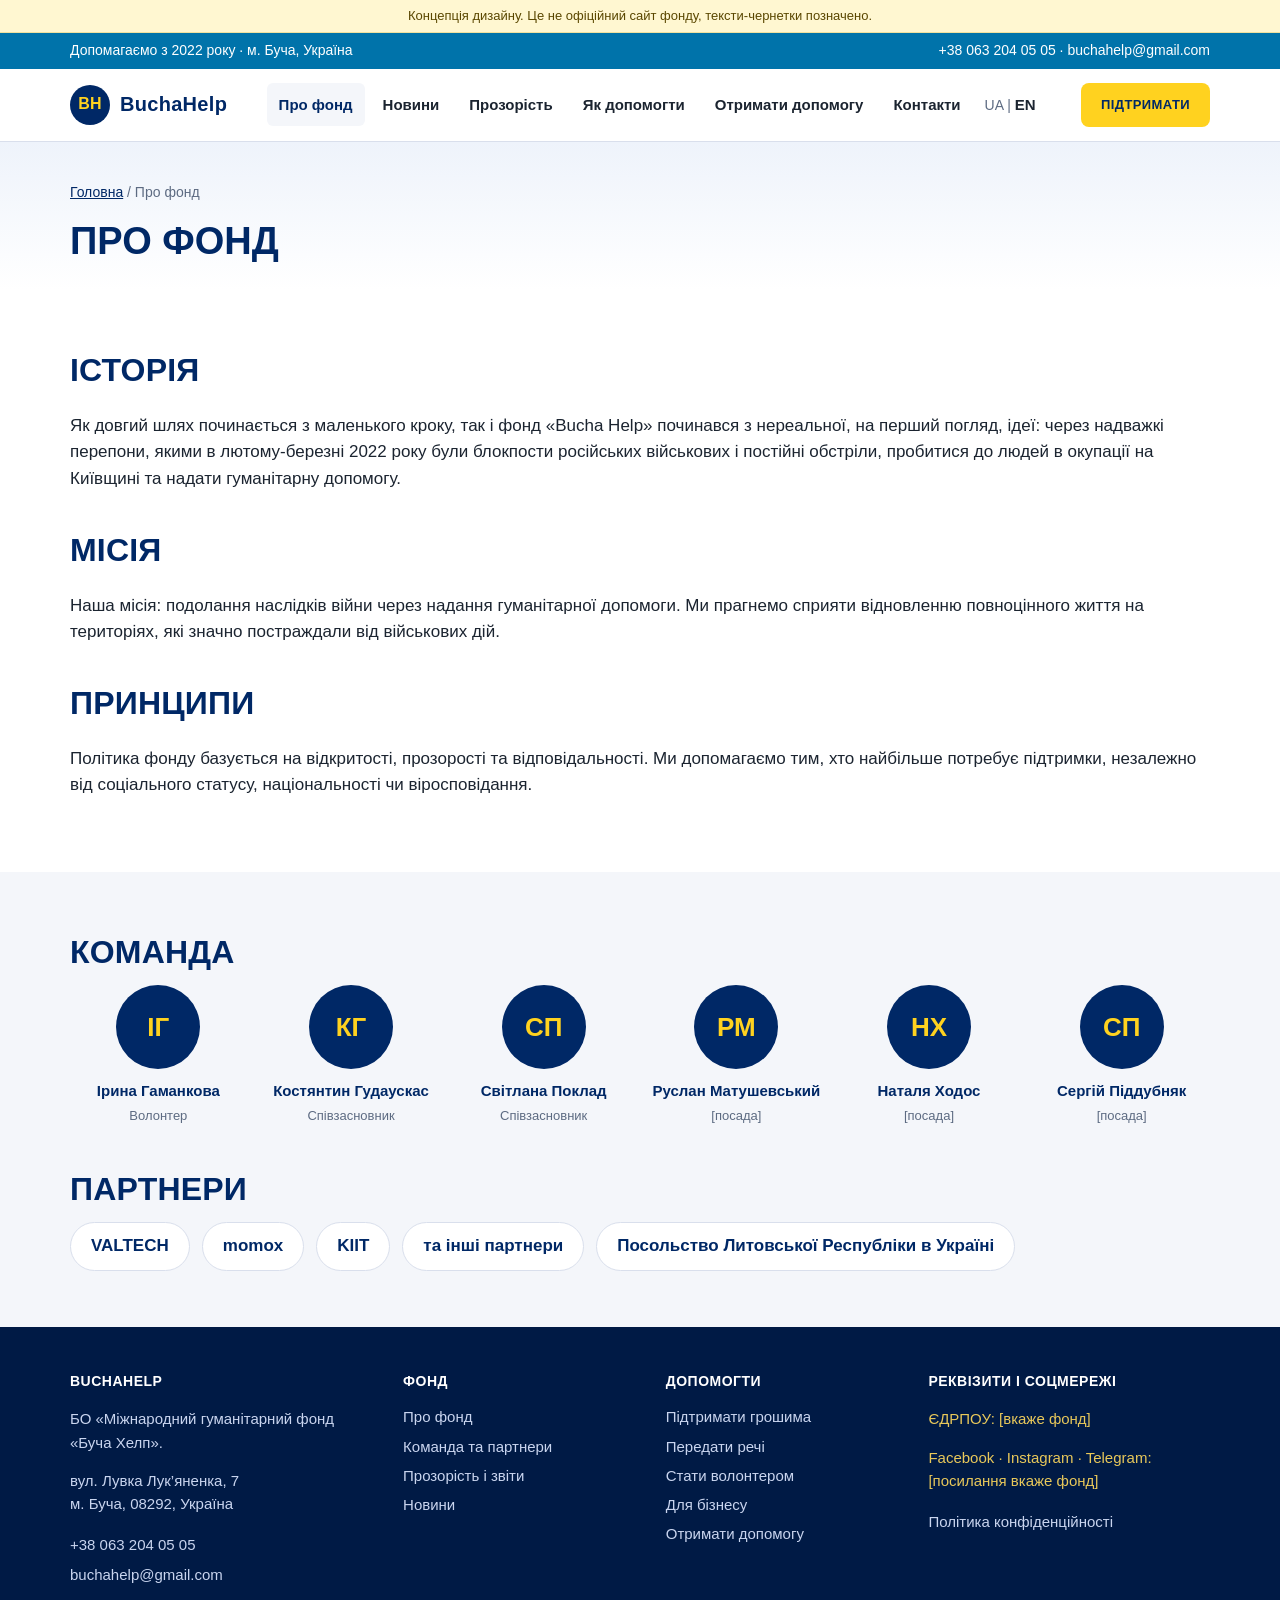
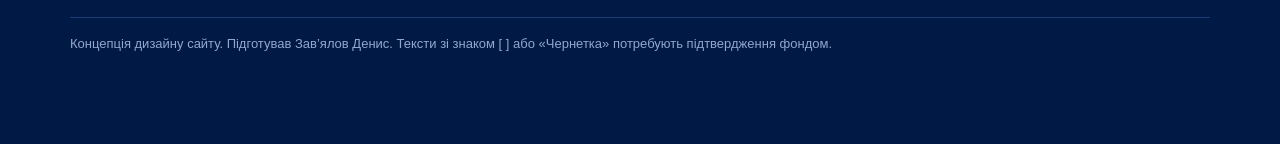
==== about.html @ 50965b9a "Add files via upload" ====
<!doctype html><html lang="uk"><head><meta charset="utf-8"><meta name="viewport" content="width=device-width,initial-scale=1">
<meta name="robots" content="noindex,nofollow"><title>Про фонд | BuchaHelp (концепція)</title><meta name="description" content="Історія, місія, команда та партнери фонду «Буча Хелп»."><link rel="stylesheet" href="site.css"></head><body>
<div class="ribbon">Концепція дизайну. Це не офіційний сайт фонду, тексти-чернетки позначено.</div>
<div class="topbar"><div class="wrap"><span>Допомагаємо з 2022 року · м. Буча, Україна</span>
<span><a href="tel:+380632040505">+38 063 204 05 05</a> · <a href="mailto:buchahelp@gmail.com">buchahelp@gmail.com</a></span></div></div>
<header class="site"><div class="wrap nav">
<a class="logo" href="index.html"><span class="mark">BH</span>BuchaHelp</a>
<ul class="menu" id="menu"><li><a href="about.html" class="on">Про фонд</a></li><li><a href="index.html#news">Новини</a></li><li><a href="transparency.html">Прозорість</a></li><li><a href="help.html">Як допомогти</a></li><li><a href="get-help.html">Отримати допомогу</a></li><li><a href="contacts.html">Контакти</a></li><li class="lang">UA | <a href="#" style="display:inline;padding:0">EN</a></li></ul>
<a class="btn primary sm" href="donate.html">Підтримати</a>
<button class="burger" id="burger" aria-label="Меню" aria-expanded="false">☰</button>
</div></header>
<div class="page-title"><div class="wrap"><div class="crumbs"><a href="index.html">Головна</a> / Про фонд</div><h1>Про фонд</h1></div></div>
<section class="block"><div class="wrap"><h2>Історія</h2>
<p>Як довгий шлях починається з маленького кроку, так і фонд «Bucha Help» починався з нереальної, на перший погляд, ідеї: через надважкі перепони, якими в лютому-березні 2022 року були блокпости російських військових і постійні обстріли, пробитися до людей в окупації на Київщині та надати гуманітарну допомогу.</p>
<h2 style="margin-top:34px">Місія</h2>
<p>Наша місія: подолання наслідків війни через надання гуманітарної допомоги. Ми прагнемо сприяти відновленню повноцінного життя на територіях, які значно постраждали від військових дій.</p>
<h2 style="margin-top:34px">Принципи</h2>
<p>Політика фонду базується на відкритості, прозорості та відповідальності. Ми допомагаємо тим, хто найбільше потребує підтримки, незалежно від соціального статусу, національності чи віросповідання.</p></div></section>
<section class="block alt" id="team"><div class="wrap"><h2>Команда</h2>
<div class="team">
<div class="person"><div class="av">ІГ</div><b>Ірина Гаманкова</b><span>Волонтер</span></div>
<div class="person"><div class="av">КГ</div><b>Костянтин Гудаускас</b><span>Співзасновник</span></div>
<div class="person"><div class="av">СП</div><b>Світлана Поклад</b><span>Співзасновник</span></div>
<div class="person"><div class="av">РМ</div><b>Руслан Матушевський</b><span>[посада]</span></div>
<div class="person"><div class="av">НХ</div><b>Наталя Ходос</b><span>[посада]</span></div>
<div class="person"><div class="av">СП</div><b>Сергій Піддубняк</b><span>[посада]</span></div></div>
<h2 style="margin-top:36px">Партнери</h2>
<div class="partners"><span class="chip">VALTECH</span><span class="chip">momox</span><span class="chip">KIIT</span><span class="chip">та інші партнери</span><span class="chip">Посольство Литовської Республіки в Україні</span></div></div></section>
<footer class="site"><div class="wrap">
<div class="fgrid">
<div><h4>BuchaHelp</h4><p>БО «Міжнародний гуманітарний фонд «Буча Хелп».</p><p>вул. Лувка Лук’яненка, 7<br>м. Буча, 08292, Україна</p>
<a href="tel:+380632040505">+38 063 204 05 05</a><a href="mailto:buchahelp@gmail.com">buchahelp@gmail.com</a></div>
<div><h4>Фонд</h4><a href="about.html">Про фонд</a><a href="about.html#team">Команда та партнери</a><a href="transparency.html">Прозорість і звіти</a><a href="index.html#news">Новини</a></div>
<div><h4>Допомогти</h4><a href="donate.html">Підтримати грошима</a><a href="help.html#things">Передати речі</a><a href="help.html#time">Стати волонтером</a><a href="help.html#business">Для бізнесу</a><a href="get-help.html">Отримати допомогу</a></div>
<div><h4>Реквізити і соцмережі</h4><p class="placeholder">ЄДРПОУ: [вкаже фонд]</p><p class="placeholder">Facebook · Instagram · Telegram: [посилання вкаже фонд]</p><a href="#">Політика конфіденційності</a></div>
</div>
<div class="fbot">Концепція дизайну сайту. Підготував Зав’ялов Денис. Тексти зі знаком [ ] або «Чернетка» потребують підтвердження фондом.</div>
</div></footer>
<div class="sticky"><a class="btn primary" href="donate.html">Підтримати</a></div>
<script src="site.js"></script>
</body></html>
---- site.css ----
:root{--navy:#002866;--navy-d:#001a45;--blue:#0073aa;--yellow:#ffd21f;--yellow-d:#f0c000;--bg:#f4f6fa;--line:#d9dfec;--text:#1b2430;--muted:#5d6b82;--white:#fff}
*{box-sizing:border-box}
html{scroll-behavior:smooth}
body{margin:0;color:var(--text);background:#fff;font-family:Inter,"Segoe UI",Roboto,Arial,sans-serif;line-height:1.55;font-size:17px}
img,svg{max-width:100%}
a{color:var(--navy)}
.wrap{max-width:1180px;margin:0 auto;padding:0 20px}
.ribbon{background:#fff7d1;color:#5a4700;font-size:13px;text-align:center;padding:6px 12px;border-bottom:1px solid #f0e2a0}
.topbar{background:var(--blue);color:#fff;font-size:14px}
.topbar .wrap{display:flex;justify-content:space-between;gap:12px;padding-top:7px;padding-bottom:7px;flex-wrap:wrap}
.topbar a{color:#fff;text-decoration:none}
header.site{background:#fff;border-bottom:1px solid var(--line);position:sticky;top:0;z-index:50}
.nav{display:flex;align-items:center;justify-content:space-between;gap:16px;min-height:72px}
.logo{display:flex;align-items:center;gap:10px;text-decoration:none;color:var(--navy);font-weight:800;font-size:20px;letter-spacing:.3px}
.logo .mark{width:40px;height:40px;border-radius:50%;background:var(--navy);color:var(--yellow);display:grid;place-items:center;font-size:16px}
.menu{display:flex;align-items:center;gap:6px;list-style:none;margin:0;padding:0}
.menu a{display:block;padding:10px 12px;text-decoration:none;font-weight:600;font-size:15px;border-radius:6px;color:var(--text)}
.menu a:hover,.menu a.on{background:var(--bg);color:var(--navy)}
.lang{font-size:14px;color:var(--muted);padding:0 6px}
.btn{display:inline-block;border-radius:8px;padding:14px 26px;font-weight:800;text-decoration:none;text-transform:uppercase;letter-spacing:.4px;font-size:14px;border:2px solid transparent;cursor:pointer;font-family:inherit;text-align:center}
.btn.primary{background:var(--yellow);color:var(--navy)}
.btn.primary:hover{background:var(--yellow-d)}
.btn.ghost{background:#fff;border-color:var(--navy);color:var(--navy)}
.btn.ghost:hover{background:var(--navy);color:#fff}
.btn.navy{background:var(--navy);color:#fff}
.btn.sm{padding:10px 18px;font-size:13px}
.btn:focus-visible,.menu a:focus-visible,a:focus-visible,button:focus-visible,input:focus-visible,select:focus-visible,textarea:focus-visible{outline:3px solid var(--blue);outline-offset:2px}
.burger{display:none;background:none;border:2px solid var(--line);border-radius:8px;width:44px;height:44px;font-size:20px;cursor:pointer;color:var(--navy)}
.hero{background:linear-gradient(180deg,#eef3fb 0%,#fff 100%);padding:56px 0 40px}
.hero .grid{display:grid;grid-template-columns:1.15fr .85fr;gap:36px;align-items:center}
.hero h1{font-size:46px;line-height:1.12;color:var(--navy);margin:0 0 18px;text-transform:uppercase;letter-spacing:.2px}
.hero p.lead{font-size:20px;color:#2a3a55;margin:0 0 26px;max-width:560px}
.hero .actions{display:flex;gap:12px;flex-wrap:wrap}
.hero .trust{margin-top:18px;font-size:14px;color:var(--muted)}
.art{background:#dbe9f7;border-radius:18px;padding:18px;aspect-ratio:4/3;position:relative;overflow:hidden}
.art .tag{position:absolute;left:12px;bottom:10px;font-size:12px;color:#38527a;background:rgba(255,255,255,.8);padding:3px 8px;border-radius:6px}
section.block{padding:56px 0}
section.alt{background:var(--bg)}
h2{font-size:32px;color:var(--navy);margin:0 0 8px;text-transform:uppercase;letter-spacing:.2px}
.sec-lead{color:var(--muted);margin:0 0 28px;max-width:720px}
.nums{display:grid;grid-template-columns:repeat(3,1fr);gap:18px}
.num{background:#fff;border:1px solid var(--line);border-radius:14px;padding:24px 18px;text-align:center}
.num b{display:block;font-size:44px;color:var(--navy);line-height:1.1;white-space:nowrap}
.num span{color:var(--muted);font-size:15px}
.note{font-size:13px;color:var(--muted);margin-top:14px}
.cards4{display:grid;grid-template-columns:repeat(4,1fr);gap:18px}
.help{background:#fff;border:1px solid var(--line);border-radius:14px;padding:22px 18px;display:flex;flex-direction:column;gap:10px}
.help .ic{width:48px;height:48px;border-radius:12px;background:var(--yellow);display:grid;place-items:center;font-size:24px}
.help h3{margin:0;font-size:20px;color:var(--navy)}
.help p{margin:0;color:var(--muted);font-size:15px;flex:1}
.cols2{display:grid;grid-template-columns:1fr 1fr;gap:32px;align-items:center}
.stories{display:grid;grid-template-columns:repeat(3,1fr);gap:18px}
.story{background:#fff;border:1px solid var(--line);border-radius:14px;overflow:hidden}
.story .ph{background:#e7eef8;aspect-ratio:16/9;display:grid;place-items:center;color:#6a7ea3;font-size:13px}
.story .in{padding:16px}
.story small{color:var(--muted)}
.story h3{margin:6px 0;font-size:18px;color:var(--navy)}
.team{display:grid;grid-template-columns:repeat(6,1fr);gap:16px}
.person{text-align:center}
.person .av{width:84px;height:84px;border-radius:50%;background:var(--navy);color:var(--yellow);display:grid;place-items:center;font-weight:800;font-size:26px;margin:0 auto 10px}
.person b{display:block;font-size:15px;color:var(--navy)}
.person span{font-size:13px;color:var(--muted)}
.partners{display:flex;flex-wrap:wrap;gap:12px}
.chip{border:1px solid var(--line);background:#fff;border-radius:999px;padding:10px 20px;font-weight:700;color:var(--navy)}
.band{background:var(--navy);color:#fff;padding:44px 0}
.band h2{color:#fff}
.band p{color:#d7e1f5;max-width:720px}
footer.site{background:var(--navy-d);color:#c9d5ef;padding:44px 0 90px;font-size:15px}
footer.site h4{color:#fff;margin:0 0 10px;text-transform:uppercase;font-size:14px;letter-spacing:.5px}
footer.site a{color:#c9d5ef;text-decoration:none;display:block;padding:3px 0}
footer.site a:hover{color:#fff;text-decoration:underline}
.fgrid{display:grid;grid-template-columns:1.3fr 1fr 1fr 1.2fr;gap:28px}
.fbot{border-top:1px solid #1d3a76;margin-top:28px;padding-top:16px;font-size:13px;color:#93a6cf}
.placeholder{color:#e8c85a}
.sticky{display:none}
.page-title{background:linear-gradient(180deg,#eef3fb,#fff);padding:40px 0 20px}
.page-title h1{margin:0;color:var(--navy);text-transform:uppercase;font-size:38px}
.crumbs{font-size:14px;color:var(--muted);margin-bottom:8px}
.amounts{display:grid;grid-template-columns:repeat(5,1fr);gap:10px;margin:14px 0}
.amt{padding:16px 10px;border:2px solid var(--line);border-radius:10px;background:#fff;font-weight:800;color:var(--navy);cursor:pointer;font-size:18px;font-family:inherit}
.amt.on{border-color:var(--navy);background:#eef3fb}
.donate-box{background:#fff;border:1px solid var(--line);border-radius:16px;padding:26px;box-shadow:0 6px 24px rgba(0,40,102,.07)}
.donate-grid{display:grid;grid-template-columns:1.1fr .9fr;gap:30px;align-items:start}
.what{background:var(--bg);border-radius:12px;padding:14px 16px;margin:12px 0;color:var(--text);min-height:54px}
.tog{display:flex;gap:8px;margin-bottom:6px}
.tog button{flex:1;padding:10px;border:2px solid var(--line);background:#fff;border-radius:8px;font-weight:700;color:var(--muted);cursor:pointer;font-family:inherit}
.tog button.on{border-color:var(--navy);color:var(--navy);background:#eef3fb}
.req{border:1px dashed #b7c3de;border-radius:12px;padding:16px;background:#fbfcff;font-size:15px}
.qr{width:140px;height:140px;border:2px dashed #b7c3de;border-radius:10px;display:grid;place-items:center;color:#7a8aa8;font-size:12px;text-align:center;margin-top:10px}
.list{padding-left:18px;margin:8px 0}
.form{display:grid;gap:12px;max-width:560px}
.form input,.form textarea,.form select{width:100%;padding:12px;border:1px solid var(--line);border-radius:8px;font:inherit;background:#fff}
.form label{font-weight:700;font-size:14px;color:var(--navy)}
.draft{display:inline-block;background:#fff7d1;color:#5a4700;border-radius:6px;font-size:12px;padding:2px 8px;margin-left:8px;vertical-align:middle;font-weight:700}
iframe.dash{width:100%;border:1px solid var(--line);border-radius:12px;height:1500px;background:#fff}
@media (max-width:980px){
  .hero .grid,.cols2,.donate-grid{grid-template-columns:1fr}
  .cards4{grid-template-columns:1fr 1fr}
  .team{grid-template-columns:repeat(3,1fr)}
  .fgrid{grid-template-columns:1fr 1fr}
  .hero h1{font-size:36px}
}
@media (max-width:760px){
  .menu{display:none;position:absolute;left:0;right:0;top:72px;background:#fff;flex-direction:column;align-items:stretch;padding:10px 20px 18px;border-bottom:1px solid var(--line);gap:0}
  .menu.open{display:flex}
  .burger{display:block}
  .nav .btn.sm{display:none}
  .nums,.stories,.cards4,.fgrid{grid-template-columns:1fr}
  .team{grid-template-columns:repeat(2,1fr)}
  .amounts{grid-template-columns:repeat(3,1fr)}
  .hero{padding:36px 0 28px}
  .hero h1{font-size:30px}
  h2{font-size:26px}
  .num b{font-size:38px}
  .sticky{display:block;position:fixed;left:0;right:0;bottom:0;background:#fff;border-top:1px solid var(--line);padding:10px 14px;z-index:60;box-shadow:0 -4px 18px rgba(0,0,0,.08)}
  .sticky .btn{width:100%}
  .page-title h1{font-size:28px}
  header.site{position:relative}
}
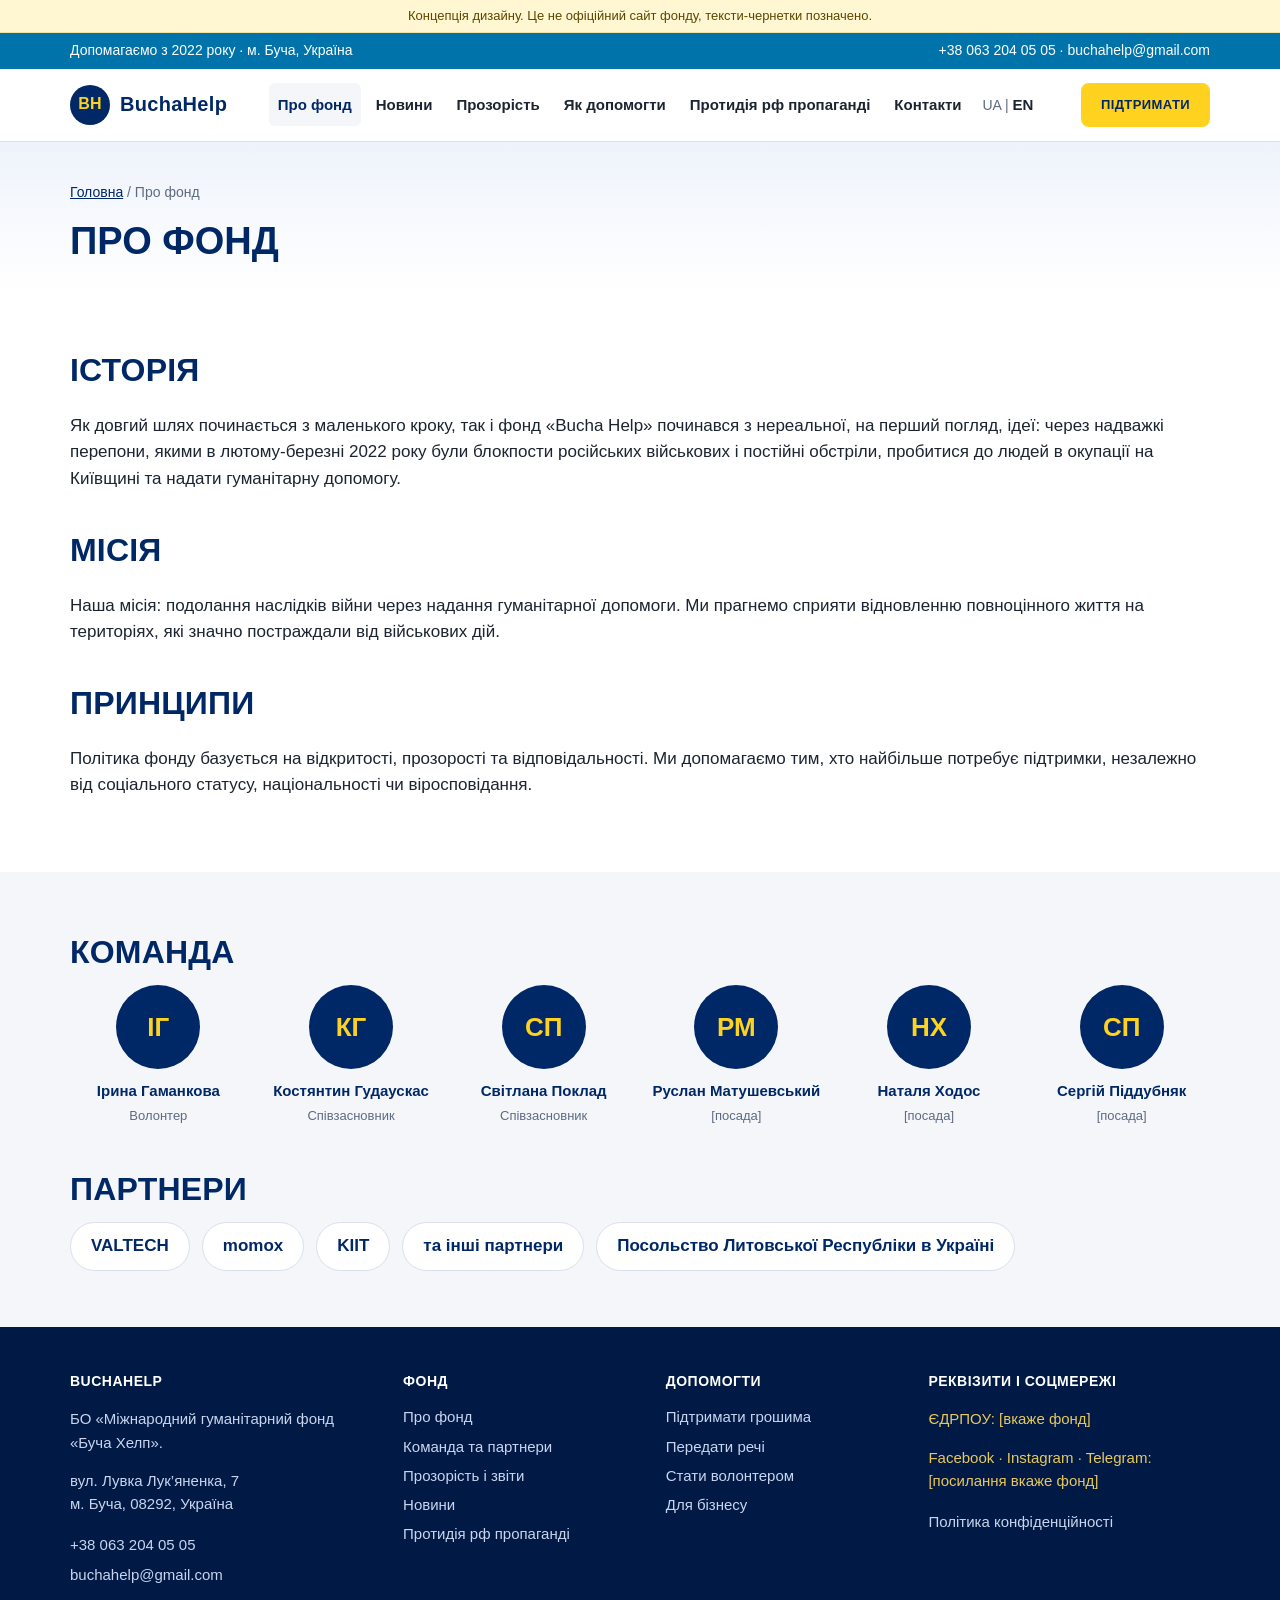
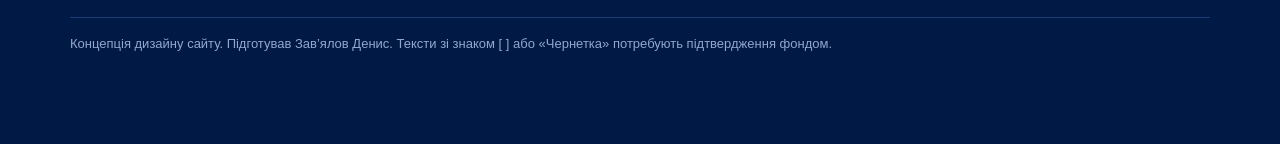
==== commit da850e54: "Add files via upload" ====
--- a/about.html
+++ b/about.html
@@ -5,7 +5,7 @@
 <span><a href="tel:+380632040505">+38 063 204 05 05</a> · <a href="mailto:buchahelp@gmail.com">buchahelp@gmail.com</a></span></div></div>
 <header class="site"><div class="wrap nav">
 <a class="logo" href="index.html"><span class="mark">BH</span>BuchaHelp</a>
-<ul class="menu" id="menu"><li><a href="about.html" class="on">Про фонд</a></li><li><a href="index.html#news">Новини</a></li><li><a href="transparency.html">Прозорість</a></li><li><a href="help.html">Як допомогти</a></li><li><a href="get-help.html">Отримати допомогу</a></li><li><a href="contacts.html">Контакти</a></li><li class="lang">UA | <a href="#" style="display:inline;padding:0">EN</a></li></ul>
+<ul class="menu" id="menu"><li><a href="about.html" class="on">Про фонд</a></li><li><a href="index.html#news">Новини</a></li><li><a href="transparency.html">Прозорість</a></li><li><a href="help.html">Як допомогти</a></li><li><a href="disinfo.html">Протидія рф пропаганді</a></li><li><a href="contacts.html">Контакти</a></li><li class="lang">UA | <a href="#" style="display:inline;padding:0">EN</a></li></ul>
 <a class="btn primary sm" href="donate.html">Підтримати</a>
 <button class="burger" id="burger" aria-label="Меню" aria-expanded="false">☰</button>
 </div></header>
@@ -30,8 +30,8 @@
 <div class="fgrid">
 <div><h4>BuchaHelp</h4><p>БО «Міжнародний гуманітарний фонд «Буча Хелп».</p><p>вул. Лувка Лук’яненка, 7<br>м. Буча, 08292, Україна</p>
 <a href="tel:+380632040505">+38 063 204 05 05</a><a href="mailto:buchahelp@gmail.com">buchahelp@gmail.com</a></div>
-<div><h4>Фонд</h4><a href="about.html">Про фонд</a><a href="about.html#team">Команда та партнери</a><a href="transparency.html">Прозорість і звіти</a><a href="index.html#news">Новини</a></div>
-<div><h4>Допомогти</h4><a href="donate.html">Підтримати грошима</a><a href="help.html#things">Передати речі</a><a href="help.html#time">Стати волонтером</a><a href="help.html#business">Для бізнесу</a><a href="get-help.html">Отримати допомогу</a></div>
+<div><h4>Фонд</h4><a href="about.html">Про фонд</a><a href="about.html#team">Команда та партнери</a><a href="transparency.html">Прозорість і звіти</a><a href="index.html#news">Новини</a><a href="disinfo.html">Протидія рф пропаганді</a></div>
+<div><h4>Допомогти</h4><a href="donate.html">Підтримати грошима</a><a href="help.html#things">Передати речі</a><a href="help.html#time">Стати волонтером</a><a href="help.html#business">Для бізнесу</a></div>
 <div><h4>Реквізити і соцмережі</h4><p class="placeholder">ЄДРПОУ: [вкаже фонд]</p><p class="placeholder">Facebook · Instagram · Telegram: [посилання вкаже фонд]</p><a href="#">Політика конфіденційності</a></div>
 </div>
 <div class="fbot">Концепція дизайну сайту. Підготував Зав’ялов Денис. Тексти зі знаком [ ] або «Чернетка» потребують підтвердження фондом.</div>
--- a/site.css
+++ b/site.css
@@ -15,7 +15,7 @@
 .logo{display:flex;align-items:center;gap:10px;text-decoration:none;color:var(--navy);font-weight:800;font-size:20px;letter-spacing:.3px}
 .logo .mark{width:40px;height:40px;border-radius:50%;background:var(--navy);color:var(--yellow);display:grid;place-items:center;font-size:16px}
 .menu{display:flex;align-items:center;gap:6px;list-style:none;margin:0;padding:0}
-.menu a{display:block;padding:10px 12px;text-decoration:none;font-weight:600;font-size:15px;border-radius:6px;color:var(--text)}
+.menu a{display:block;padding:10px 9px;text-decoration:none;font-weight:600;font-size:15px;border-radius:6px;color:var(--text)}
 .menu a:hover,.menu a.on{background:var(--bg);color:var(--navy)}
 .lang{font-size:14px;color:var(--muted);padding:0 6px}
 .btn{display:inline-block;border-radius:8px;padding:14px 26px;font-weight:800;text-decoration:none;text-transform:uppercase;letter-spacing:.4px;font-size:14px;border:2px solid transparent;cursor:pointer;font-family:inherit;text-align:center}
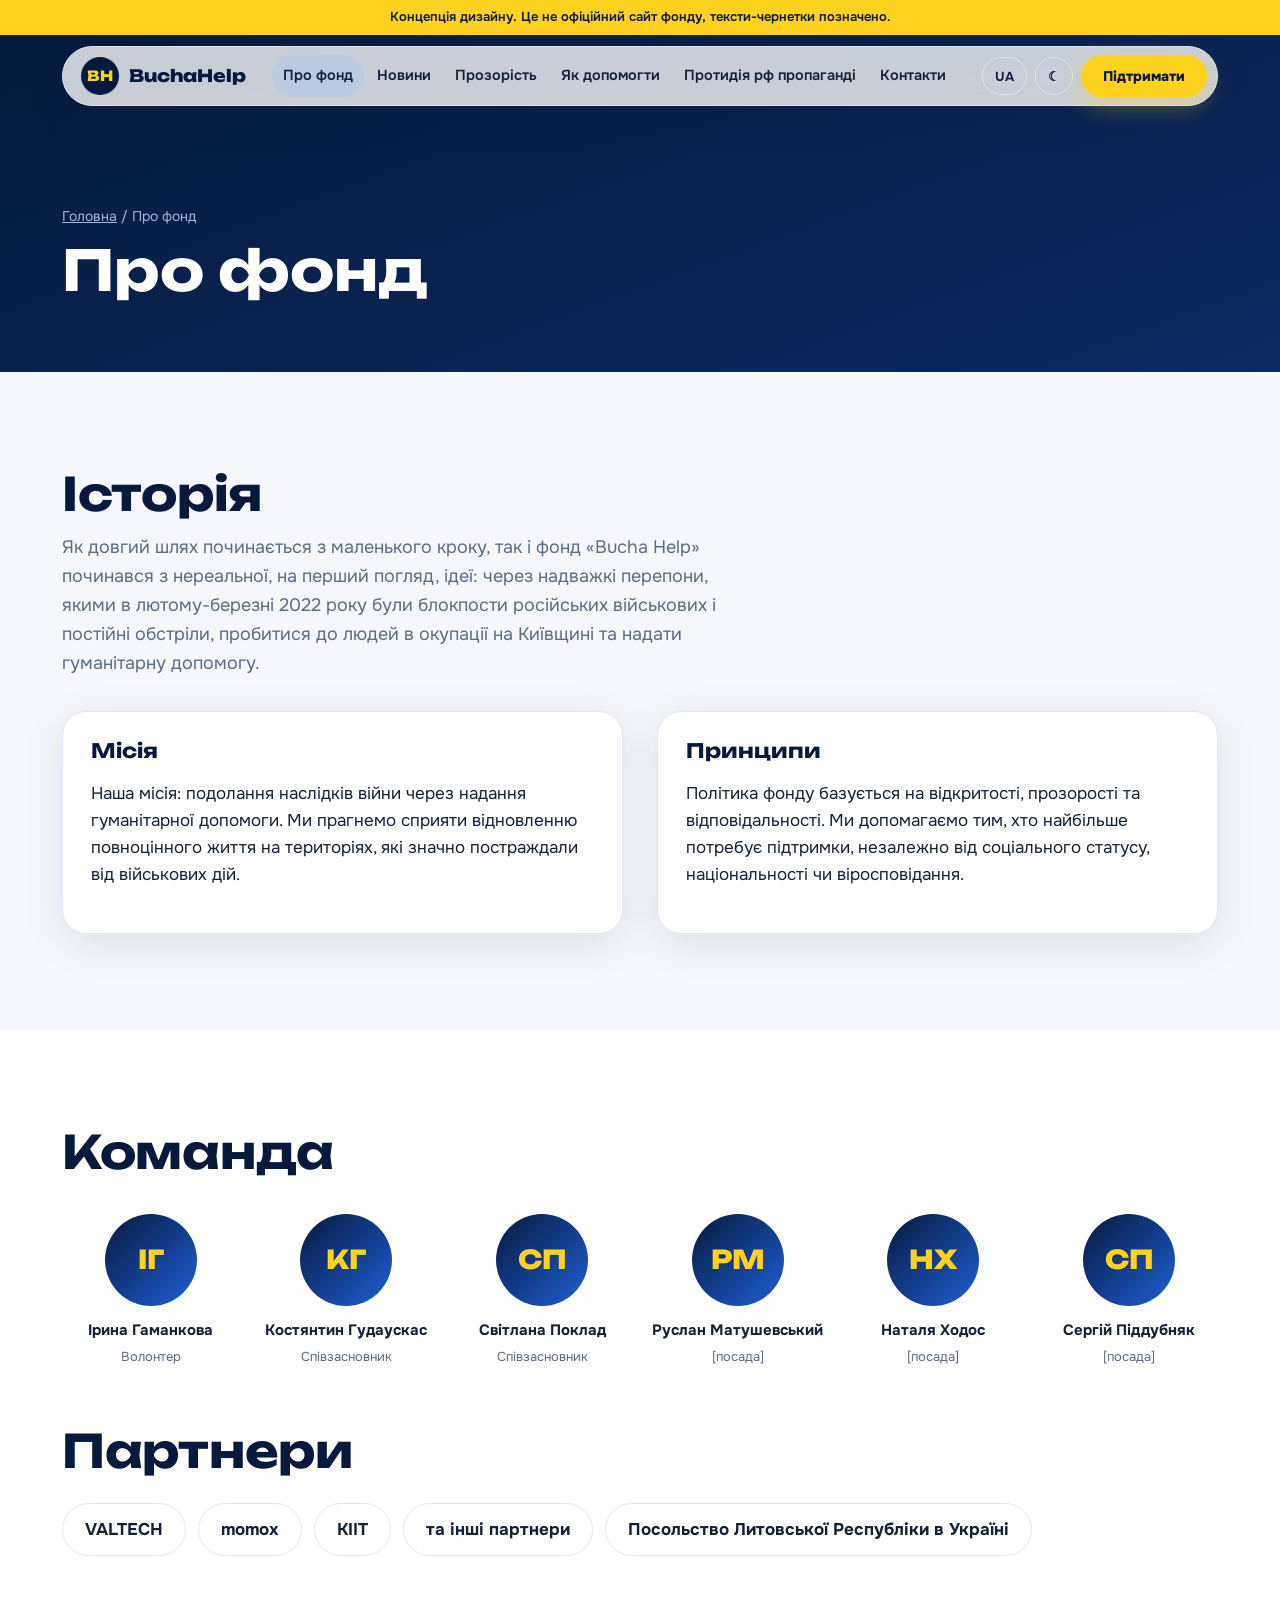
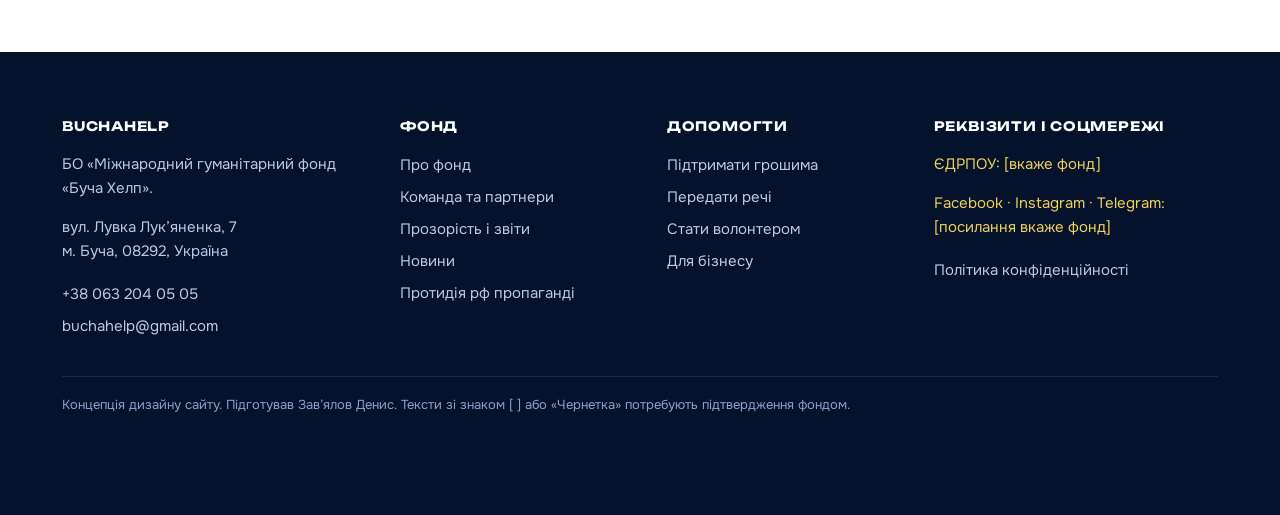
==== commit 30ca65ab: "Add files via upload" ====
--- a/about.html
+++ b/about.html
@@ -1,41 +1,22 @@
-<!doctype html><html lang="uk"><head><meta charset="utf-8"><meta name="viewport" content="width=device-width,initial-scale=1">
-<meta name="robots" content="noindex,nofollow"><title>Про фонд | BuchaHelp (концепція)</title><meta name="description" content="Історія, місія, команда та партнери фонду «Буча Хелп»."><link rel="stylesheet" href="site.css"></head><body>
-<div class="ribbon">Концепція дизайну. Це не офіційний сайт фонду, тексти-чернетки позначено.</div>
-<div class="topbar"><div class="wrap"><span>Допомагаємо з 2022 року · м. Буча, Україна</span>
-<span><a href="tel:+380632040505">+38 063 204 05 05</a> · <a href="mailto:buchahelp@gmail.com">buchahelp@gmail.com</a></span></div></div>
-<header class="site"><div class="wrap nav">
-<a class="logo" href="index.html"><span class="mark">BH</span>BuchaHelp</a>
-<ul class="menu" id="menu"><li><a href="about.html" class="on">Про фонд</a></li><li><a href="index.html#news">Новини</a></li><li><a href="transparency.html">Прозорість</a></li><li><a href="help.html">Як допомогти</a></li><li><a href="disinfo.html">Протидія рф пропаганді</a></li><li><a href="contacts.html">Контакти</a></li><li class="lang">UA | <a href="#" style="display:inline;padding:0">EN</a></li></ul>
-<a class="btn primary sm" href="donate.html">Підтримати</a>
-<button class="burger" id="burger" aria-label="Меню" aria-expanded="false">☰</button>
-</div></header>
-<div class="page-title"><div class="wrap"><div class="crumbs"><a href="index.html">Головна</a> / Про фонд</div><h1>Про фонд</h1></div></div>
-<section class="block"><div class="wrap"><h2>Історія</h2>
-<p>Як довгий шлях починається з маленького кроку, так і фонд «Bucha Help» починався з нереальної, на перший погляд, ідеї: через надважкі перепони, якими в лютому-березні 2022 року були блокпости російських військових і постійні обстріли, пробитися до людей в окупації на Київщині та надати гуманітарну допомогу.</p>
-<h2 style="margin-top:34px">Місія</h2>
-<p>Наша місія: подолання наслідків війни через надання гуманітарної допомоги. Ми прагнемо сприяти відновленню повноцінного життя на територіях, які значно постраждали від військових дій.</p>
-<h2 style="margin-top:34px">Принципи</h2>
-<p>Політика фонду базується на відкритості, прозорості та відповідальності. Ми допомагаємо тим, хто найбільше потребує підтримки, незалежно від соціального статусу, національності чи віросповідання.</p></div></section>
-<section class="block alt" id="team"><div class="wrap"><h2>Команда</h2>
+<!doctype html>
+<html lang="uk"><head><meta charset="utf-8"><meta name="viewport" content="width=device-width,initial-scale=1">
+<meta name="robots" content="noindex,nofollow"><title>Про фонд | BuchaHelp (концепція)</title><meta name="description" content="">
+<link rel="stylesheet" href="site.css"></head>
+<body data-page="about.html">
+<section class="page-hero"><div class="wrap"><div class="crumbs"><a href="index.html">Головна</a> / Про фонд</div><h1>Про фонд</h1></div></section>
+<section class="block"><div class="wrap"><h2 class="rv">Історія</h2>
+<p class="lead2">Як довгий шлях починається з маленького кроку, так і фонд «Bucha Help» починався з нереальної, на перший погляд, ідеї: через надважкі перепони, якими в лютому-березні 2022 року були блокпости російських військових і постійні обстріли, пробитися до людей в окупації на Київщині та надати гуманітарну допомогу.</p>
+<div class="cols2" style="margin-top:34px"><div class="panel rv"><h3>Місія</h3><p>Наша місія: подолання наслідків війни через надання гуманітарної допомоги. Ми прагнемо сприяти відновленню повноцінного життя на територіях, які значно постраждали від військових дій.</p></div>
+<div class="panel rv d1"><h3>Принципи</h3><p>Політика фонду базується на відкритості, прозорості та відповідальності. Ми допомагаємо тим, хто найбільше потребує підтримки, незалежно від соціального статусу, національності чи віросповідання.</p></div></div></div></section>
+<section class="block alt" id="team"><div class="wrap"><h2 class="rv">Команда</h2>
 <div class="team">
-<div class="person"><div class="av">ІГ</div><b>Ірина Гаманкова</b><span>Волонтер</span></div>
-<div class="person"><div class="av">КГ</div><b>Костянтин Гудаускас</b><span>Співзасновник</span></div>
-<div class="person"><div class="av">СП</div><b>Світлана Поклад</b><span>Співзасновник</span></div>
-<div class="person"><div class="av">РМ</div><b>Руслан Матушевський</b><span>[посада]</span></div>
-<div class="person"><div class="av">НХ</div><b>Наталя Ходос</b><span>[посада]</span></div>
-<div class="person"><div class="av">СП</div><b>Сергій Піддубняк</b><span>[посада]</span></div></div>
-<h2 style="margin-top:36px">Партнери</h2>
-<div class="partners"><span class="chip">VALTECH</span><span class="chip">momox</span><span class="chip">KIIT</span><span class="chip">та інші партнери</span><span class="chip">Посольство Литовської Республіки в Україні</span></div></div></section>
-<footer class="site"><div class="wrap">
-<div class="fgrid">
-<div><h4>BuchaHelp</h4><p>БО «Міжнародний гуманітарний фонд «Буча Хелп».</p><p>вул. Лувка Лук’яненка, 7<br>м. Буча, 08292, Україна</p>
-<a href="tel:+380632040505">+38 063 204 05 05</a><a href="mailto:buchahelp@gmail.com">buchahelp@gmail.com</a></div>
-<div><h4>Фонд</h4><a href="about.html">Про фонд</a><a href="about.html#team">Команда та партнери</a><a href="transparency.html">Прозорість і звіти</a><a href="index.html#news">Новини</a><a href="disinfo.html">Протидія рф пропаганді</a></div>
-<div><h4>Допомогти</h4><a href="donate.html">Підтримати грошима</a><a href="help.html#things">Передати речі</a><a href="help.html#time">Стати волонтером</a><a href="help.html#business">Для бізнесу</a></div>
-<div><h4>Реквізити і соцмережі</h4><p class="placeholder">ЄДРПОУ: [вкаже фонд]</p><p class="placeholder">Facebook · Instagram · Telegram: [посилання вкаже фонд]</p><a href="#">Політика конфіденційності</a></div>
-</div>
-<div class="fbot">Концепція дизайну сайту. Підготував Зав’ялов Денис. Тексти зі знаком [ ] або «Чернетка» потребують підтвердження фондом.</div>
-</div></footer>
-<div class="sticky"><a class="btn primary" href="donate.html">Підтримати</a></div>
+<div class="person rv"><div class="av">ІГ</div><b>Ірина Гаманкова</b><span>Волонтер</span></div>
+<div class="person rv d1"><div class="av">КГ</div><b>Костянтин Гудаускас</b><span>Співзасновник</span></div>
+<div class="person rv d2"><div class="av">СП</div><b>Світлана Поклад</b><span>Співзасновник</span></div>
+<div class="person rv d3"><div class="av">РМ</div><b>Руслан Матушевський</b><span>[посада]</span></div>
+<div class="person rv"><div class="av">НХ</div><b>Наталя Ходос</b><span>[посада]</span></div>
+<div class="person rv d1"><div class="av">СП</div><b>Сергій Піддубняк</b><span>[посада]</span></div></div>
+<h2 class="rv" style="margin-top:56px">Партнери</h2>
+<div class="chips2"><span class="pchip">VALTECH</span><span class="pchip">momox</span><span class="pchip">KIIT</span><span class="pchip">та інші партнери</span><span class="pchip">Посольство Литовської Республіки в Україні</span></div></div></section>
 <script src="site.js"></script>
-</body></html>+</body></html>
--- a/site.css
+++ b/site.css
@@ -1,120 +1,228 @@
-
-:root{--navy:#002866;--navy-d:#001a45;--blue:#0073aa;--yellow:#ffd21f;--yellow-d:#f0c000;--bg:#f4f6fa;--line:#d9dfec;--text:#1b2430;--muted:#5d6b82;--white:#fff}
+@import url('https://fonts.googleapis.com/css2?family=Onest:wght@400;500;600;700;800&family=Unbounded:wght@500;700;800&display=swap');
+:root{
+  --navy:#061a3d;--navy2:#0b2a63;--blue:#1f5fd6;--sky:#8fc1ff;--yellow:#ffd21f;--yellow2:#ffbf00;
+  --bg:#f5f7fc;--card:#fff;--line:#dfe6f3;--text:#14213a;--muted:#5b6b88;--ink:#061a3d;--glass:rgba(255,255,255,.78);
+  --shadow:0 10px 40px rgba(6,26,61,.10);--r:20px;
+  --head:'Unbounded','Onest','Segoe UI',Arial,sans-serif;--body:'Onest','Segoe UI',Roboto,Arial,sans-serif;
+}
+[data-theme=dark]{--bg:#071225;--card:#0d1c38;--line:#1b2e55;--text:#e6edfb;--muted:#9fb0d2;--ink:#e6edfb;--glass:rgba(7,18,37,.78);--shadow:0 10px 40px rgba(0,0,0,.45)}
 *{box-sizing:border-box}
 html{scroll-behavior:smooth}
-body{margin:0;color:var(--text);background:#fff;font-family:Inter,"Segoe UI",Roboto,Arial,sans-serif;line-height:1.55;font-size:17px}
+body{margin:0;font-family:var(--body);font-size:17px;line-height:1.6;color:var(--text);background:var(--bg);-webkit-font-smoothing:antialiased}
 img,svg{max-width:100%}
-a{color:var(--navy)}
-.wrap{max-width:1180px;margin:0 auto;padding:0 20px}
-.ribbon{background:#fff7d1;color:#5a4700;font-size:13px;text-align:center;padding:6px 12px;border-bottom:1px solid #f0e2a0}
-.topbar{background:var(--blue);color:#fff;font-size:14px}
-.topbar .wrap{display:flex;justify-content:space-between;gap:12px;padding-top:7px;padding-bottom:7px;flex-wrap:wrap}
-.topbar a{color:#fff;text-decoration:none}
-header.site{background:#fff;border-bottom:1px solid var(--line);position:sticky;top:0;z-index:50}
-.nav{display:flex;align-items:center;justify-content:space-between;gap:16px;min-height:72px}
-.logo{display:flex;align-items:center;gap:10px;text-decoration:none;color:var(--navy);font-weight:800;font-size:20px;letter-spacing:.3px}
-.logo .mark{width:40px;height:40px;border-radius:50%;background:var(--navy);color:var(--yellow);display:grid;place-items:center;font-size:16px}
-.menu{display:flex;align-items:center;gap:6px;list-style:none;margin:0;padding:0}
-.menu a{display:block;padding:10px 9px;text-decoration:none;font-weight:600;font-size:15px;border-radius:6px;color:var(--text)}
-.menu a:hover,.menu a.on{background:var(--bg);color:var(--navy)}
-.lang{font-size:14px;color:var(--muted);padding:0 6px}
-.btn{display:inline-block;border-radius:8px;padding:14px 26px;font-weight:800;text-decoration:none;text-transform:uppercase;letter-spacing:.4px;font-size:14px;border:2px solid transparent;cursor:pointer;font-family:inherit;text-align:center}
-.btn.primary{background:var(--yellow);color:var(--navy)}
-.btn.primary:hover{background:var(--yellow-d)}
-.btn.ghost{background:#fff;border-color:var(--navy);color:var(--navy)}
-.btn.ghost:hover{background:var(--navy);color:#fff}
+a{color:inherit}
+h1,h2,h3{font-family:var(--head);color:var(--ink);line-height:1.12;margin:0}
+.wrap{max-width:1200px;margin:0 auto;padding:0 22px}
+.sr{position:absolute;left:-9999px}
+.progress{position:fixed;left:0;top:0;height:4px;width:0;background:linear-gradient(90deg,var(--yellow),var(--sky));z-index:200}
+.ribbon{background:var(--yellow);color:var(--navy);font-size:13px;font-weight:600;text-align:center;padding:7px 12px;position:relative;z-index:120}
+header.site{position:fixed;left:0;right:0;top:0;z-index:100;transition:all .3s;padding-top:0}
+header.site.has-ribbon{top:34px}
+header.site .bar{margin:12px auto 0;max-width:1200px;padding:0 22px}
+.nav{display:flex;align-items:center;justify-content:space-between;gap:14px;background:var(--glass);backdrop-filter:blur(14px);-webkit-backdrop-filter:blur(14px);border:1px solid var(--line);border-radius:999px;padding:8px 10px 8px 18px;box-shadow:var(--shadow);transition:all .3s}
+header.site.scrolled{top:0}
+header.site.scrolled .bar{margin-top:8px}
+.logo{display:flex;align-items:center;gap:10px;text-decoration:none;font-family:var(--head);font-weight:800;color:var(--ink);font-size:17px}
+.logo .mark{width:38px;height:38px;border-radius:50%;background:var(--navy);color:var(--yellow);display:grid;place-items:center;font-size:14px}
+.menu{display:flex;gap:2px;list-style:none;margin:0;padding:0;align-items:center}
+.menu a{display:block;padding:9px 11px;border-radius:999px;text-decoration:none;font-weight:600;font-size:14.5px;color:var(--text);transition:background .2s}
+.menu a:hover,.menu a.on{background:rgba(143,193,255,.22)}
+.tools{display:flex;gap:8px;align-items:center}
+.tool{border:1px solid var(--line);background:transparent;color:var(--text);border-radius:999px;height:38px;min-width:38px;padding:0 12px;font-weight:700;cursor:pointer;font-family:inherit;font-size:13px}
+.tool:hover{background:rgba(143,193,255,.22)}
+.burger{display:none}
+.btn{display:inline-flex;align-items:center;justify-content:center;gap:8px;border-radius:999px;padding:15px 28px;font-weight:800;text-decoration:none;font-size:15px;border:2px solid transparent;cursor:pointer;font-family:inherit;transition:transform .2s,box-shadow .2s,background .2s;white-space:nowrap}
+.btn:hover{transform:translateY(-2px)}
+.btn.primary{background:var(--yellow);color:var(--navy);box-shadow:0 8px 24px rgba(255,210,31,.4)}
+.btn.primary:hover{background:var(--yellow2)}
+.btn.ghost{background:transparent;border-color:currentColor;color:inherit}
 .btn.navy{background:var(--navy);color:#fff}
-.btn.sm{padding:10px 18px;font-size:13px}
-.btn:focus-visible,.menu a:focus-visible,a:focus-visible,button:focus-visible,input:focus-visible,select:focus-visible,textarea:focus-visible{outline:3px solid var(--blue);outline-offset:2px}
-.burger{display:none;background:none;border:2px solid var(--line);border-radius:8px;width:44px;height:44px;font-size:20px;cursor:pointer;color:var(--navy)}
-.hero{background:linear-gradient(180deg,#eef3fb 0%,#fff 100%);padding:56px 0 40px}
-.hero .grid{display:grid;grid-template-columns:1.15fr .85fr;gap:36px;align-items:center}
-.hero h1{font-size:46px;line-height:1.12;color:var(--navy);margin:0 0 18px;text-transform:uppercase;letter-spacing:.2px}
-.hero p.lead{font-size:20px;color:#2a3a55;margin:0 0 26px;max-width:560px}
-.hero .actions{display:flex;gap:12px;flex-wrap:wrap}
-.hero .trust{margin-top:18px;font-size:14px;color:var(--muted)}
-.art{background:#dbe9f7;border-radius:18px;padding:18px;aspect-ratio:4/3;position:relative;overflow:hidden}
-.art .tag{position:absolute;left:12px;bottom:10px;font-size:12px;color:#38527a;background:rgba(255,255,255,.8);padding:3px 8px;border-radius:6px}
-section.block{padding:56px 0}
-section.alt{background:var(--bg)}
-h2{font-size:32px;color:var(--navy);margin:0 0 8px;text-transform:uppercase;letter-spacing:.2px}
-.sec-lead{color:var(--muted);margin:0 0 28px;max-width:720px}
-.nums{display:grid;grid-template-columns:repeat(3,1fr);gap:18px}
-.num{background:#fff;border:1px solid var(--line);border-radius:14px;padding:24px 18px;text-align:center}
-.num b{display:block;font-size:44px;color:var(--navy);line-height:1.1;white-space:nowrap}
+.btn.sm{padding:10px 20px;font-size:14px}
+:focus-visible{outline:3px solid var(--sky);outline-offset:3px}
+
+/* HERO */
+.hero{position:relative;min-height:100svh;display:flex;align-items:center;color:#fff;overflow:hidden;background:radial-gradient(1200px 700px at 80% 10%,#1d4fb8 0%,transparent 60%),radial-gradient(900px 600px at 0% 100%,#0b2a63 0%,transparent 60%),linear-gradient(180deg,#061a3d,#0a2350)}
+.hero .grid{position:relative;z-index:3;display:grid;grid-template-columns:1.1fr .9fr;gap:40px;align-items:center;padding:150px 0 110px}
+.hero h1{color:#fff;font-size:clamp(34px,5.2vw,66px);letter-spacing:-.5px}
+.hero h1 .hl{color:var(--yellow)}
+.hero .w{display:inline-block;opacity:0;transform:translateY(30px);animation:up .8s cubic-bezier(.2,.8,.2,1) forwards}
+.hero p.lead{font-size:clamp(17px,1.6vw,21px);color:#c9d8f5;max-width:560px;margin:22px 0 30px}
+.actions{display:flex;gap:12px;flex-wrap:wrap}
+.hero .mini{margin-top:26px;display:flex;gap:22px;flex-wrap:wrap;color:#9fb6e6;font-size:14px}
+.hero .mini b{color:#fff}
+@keyframes up{to{opacity:1;transform:none}}
+.scene{position:relative;aspect-ratio:1/1;max-width:520px;margin-left:auto;width:100%;border-radius:36px;overflow:hidden;background:linear-gradient(180deg,#1c4cae 0%,#2a63c8 55%,#3b78de 100%);box-shadow:0 30px 80px rgba(0,0,0,.35),inset 0 0 0 1px rgba(255,255,255,.12)}
+.orb{position:absolute;right:6%;top:4%;width:36%;aspect-ratio:1;border-radius:50%;background:radial-gradient(circle at 35% 35%,#fff7c7,var(--yellow) 55%,#ffb300);box-shadow:0 0 90px 30px rgba(255,210,31,.35);animation:pulse 6s ease-in-out infinite}
+@keyframes pulse{50%{transform:scale(1.06)}}
+.waves{position:absolute;left:0;right:0;bottom:0;height:44%}
+.wave{position:absolute;left:0;right:0;bottom:0;height:100%;background-repeat:repeat-x;background-size:600px 100%}
+.wave.a{background-image:url("data:image/svg+xml,%3Csvg xmlns='http://www.w3.org/2000/svg' viewBox='0 0 600 200' preserveAspectRatio='none'%3E%3Cpath d='M0 70 Q150 10 300 70 T600 70 V200 H0Z' fill='%232a63c8'/%3E%3C/svg%3E");animation:drift 14s linear infinite;opacity:.9}
+.wave.b{background-image:url("data:image/svg+xml,%3Csvg xmlns='http://www.w3.org/2000/svg' viewBox='0 0 600 200' preserveAspectRatio='none'%3E%3Cpath d='M0 95 Q150 45 300 95 T600 95 V200 H0Z' fill='%23163f94'/%3E%3C/svg%3E");animation:drift 9s linear infinite reverse;bottom:-10%}
+@keyframes drift{to{background-position-x:-600px}}
+.boat{position:absolute;animation:bob 5s ease-in-out infinite}
+.boat.b1{left:8%;bottom:34%;width:38%}
+.boat.b2{left:46%;bottom:30%;width:26%;animation-delay:-1.8s}
+.boat.b3{left:58%;bottom:52%;width:18%;animation-delay:-3s}
+@keyframes bob{0%,100%{transform:translateY(0) rotate(-2deg)}50%{transform:translateY(-12px) rotate(3deg)}}
+.dots i{position:absolute;width:6px;height:6px;border-radius:50%;background:rgba(255,255,255,.55);animation:float 8s ease-in-out infinite}
+@keyframes float{50%{transform:translateY(-26px)}}
+.scroll{position:absolute;left:50%;bottom:22px;transform:translateX(-50%);z-index:4;color:#9fb6e6;font-size:12px;letter-spacing:.2em;text-transform:uppercase;text-align:center}
+.scroll i{display:block;width:2px;height:34px;background:linear-gradient(var(--yellow),transparent);margin:8px auto 0;animation:drop 1.8s ease-in-out infinite}
+@keyframes drop{0%{transform:scaleY(0);transform-origin:top}50%{transform:scaleY(1);transform-origin:top}51%{transform-origin:bottom}100%{transform:scaleY(0);transform-origin:bottom}}
+
+/* ticker */
+.ticker{background:var(--navy);color:#cfe0ff;overflow:hidden;white-space:nowrap;border-top:1px solid rgba(255,255,255,.08)}
+.ticker .track{display:inline-flex;gap:46px;padding:14px 0;animation:marq 38s linear infinite}
+.ticker:hover .track{animation-play-state:paused}
+.ticker span b{color:var(--yellow)}
+.ticker .demo{color:#7f95c4;font-size:12px}
+@keyframes marq{to{transform:translateX(-50%)}}
+
+/* sections */
+section.block{padding:96px 0;position:relative}
+section.alt{background:var(--card)}
+.eyebrow{display:inline-block;font-weight:800;font-size:12px;letter-spacing:.18em;text-transform:uppercase;color:var(--blue);margin-bottom:14px}
+h2{font-size:clamp(28px,3.6vw,46px);letter-spacing:-.3px}
+.lead2{color:var(--muted);max-width:680px;margin:14px 0 0;font-size:18px}
+.rv{opacity:0;transform:translateY(28px);transition:opacity .8s cubic-bezier(.2,.8,.2,1),transform .8s cubic-bezier(.2,.8,.2,1)}
+.rv.in{opacity:1;transform:none}
+.rv.d1{transition-delay:.08s}.rv.d2{transition-delay:.16s}.rv.d3{transition-delay:.24s}
+.nums{display:grid;grid-template-columns:repeat(3,1fr);gap:20px;margin-top:40px}
+.num{background:var(--card);border:1px solid var(--line);border-radius:var(--r);padding:34px 24px;box-shadow:var(--shadow)}
+.num b{display:block;font-family:var(--head);font-size:clamp(34px,4vw,54px);color:var(--ink);line-height:1;margin-bottom:8px;white-space:nowrap}
 .num span{color:var(--muted);font-size:15px}
 .note{font-size:13px;color:var(--muted);margin-top:14px}
-.cards4{display:grid;grid-template-columns:repeat(4,1fr);gap:18px}
-.help{background:#fff;border:1px solid var(--line);border-radius:14px;padding:22px 18px;display:flex;flex-direction:column;gap:10px}
-.help .ic{width:48px;height:48px;border-radius:12px;background:var(--yellow);display:grid;place-items:center;font-size:24px}
-.help h3{margin:0;font-size:20px;color:var(--navy)}
-.help p{margin:0;color:var(--muted);font-size:15px;flex:1}
-.cols2{display:grid;grid-template-columns:1fr 1fr;gap:32px;align-items:center}
-.stories{display:grid;grid-template-columns:repeat(3,1fr);gap:18px}
-.story{background:#fff;border:1px solid var(--line);border-radius:14px;overflow:hidden}
-.story .ph{background:#e7eef8;aspect-ratio:16/9;display:grid;place-items:center;color:#6a7ea3;font-size:13px}
-.story .in{padding:16px}
-.story small{color:var(--muted)}
-.story h3{margin:6px 0;font-size:18px;color:var(--navy)}
-.team{display:grid;grid-template-columns:repeat(6,1fr);gap:16px}
+.draft{display:inline-block;background:#fff3b0;color:#5a4700;border-radius:8px;font-size:11px;padding:2px 8px;margin-left:8px;vertical-align:middle;font-weight:800;letter-spacing:.04em}
+
+/* calculator */
+.calc{display:grid;grid-template-columns:1fr 1fr;gap:34px;margin-top:40px;background:linear-gradient(135deg,var(--navy),var(--navy2));border-radius:28px;padding:42px;color:#fff;box-shadow:var(--shadow)}
+.calc h3{color:#fff;font-size:22px;margin-bottom:6px}
+.big{font-family:var(--head);font-size:clamp(40px,6vw,72px);color:var(--yellow);line-height:1;margin:14px 0 6px}
+.range{width:100%;accent-color:var(--yellow);height:34px}
+.chips{display:flex;gap:8px;flex-wrap:wrap;margin:14px 0 22px}
+.chip{border:1.5px solid rgba(255,255,255,.35);background:transparent;color:#fff;border-radius:999px;padding:8px 16px;font-weight:700;cursor:pointer;font-family:inherit;font-size:14px}
+.chip.on{background:#fff;color:var(--navy);border-color:#fff}
+.res{display:grid;gap:12px}
+.res .it{display:flex;align-items:center;gap:14px;background:rgba(255,255,255,.08);border:1px solid rgba(255,255,255,.14);border-radius:16px;padding:14px 16px}
+.res .it .n{font-family:var(--head);font-size:30px;color:var(--yellow);min-width:70px}
+.res .it small{color:#b6c8ee;display:block;font-size:13px}
+
+/* cards */
+.cards4{display:grid;grid-template-columns:repeat(4,1fr);gap:18px;margin-top:40px}
+.cards3{display:grid;grid-template-columns:repeat(3,1fr);gap:18px;margin-top:40px}
+.card{background:var(--card);border:1px solid var(--line);border-radius:var(--r);padding:26px 22px;display:flex;flex-direction:column;gap:10px;box-shadow:var(--shadow);transition:transform .3s,box-shadow .3s}
+.card:hover{transform:translateY(-6px)}
+.card .ic{width:54px;height:54px;border-radius:16px;background:var(--yellow);display:grid;place-items:center;font-size:26px;color:var(--navy);font-weight:800;font-family:var(--head)}
+.card h3{font-size:19px}
+.card p{margin:0;color:var(--muted);font-size:15px;flex:1}
+
+/* timeline */
+.tl{display:flex;gap:18px;overflow-x:auto;scroll-snap-type:x mandatory;padding:10px 4px 26px;margin-top:34px}
+.tl::-webkit-scrollbar{height:8px}.tl::-webkit-scrollbar-thumb{background:var(--line);border-radius:8px}
+.trip{flex:0 0 min(340px,82vw);scroll-snap-align:start;background:var(--card);border:1px solid var(--line);border-radius:var(--r);overflow:hidden;cursor:pointer;box-shadow:var(--shadow);transition:transform .3s;text-align:left;padding:0;font-family:inherit;color:inherit}
+.trip:hover{transform:translateY(-6px)}
+.trip .ph{aspect-ratio:16/10;background:linear-gradient(135deg,#cfe1ff,#eaf2ff);display:grid;place-items:center;color:#5b78aa;font-size:13px;position:relative}
+[data-theme=dark] .trip .ph{background:linear-gradient(135deg,#12305f,#0b2250)}
+.trip .in{padding:18px}
+.trip small{color:var(--muted)}
+.trip h3{font-size:17px;margin:6px 0}
+.trip .more{color:var(--blue);font-weight:700;font-size:14px}
+
+/* band */
+.band{background:linear-gradient(135deg,var(--navy),var(--navy2));color:#fff;padding:80px 0;position:relative;overflow:hidden}
+.band h2{color:#fff}.band p{color:#c9d8f5;max-width:640px}
+.band:before{content:"";position:absolute;right:-120px;top:-120px;width:420px;height:420px;border-radius:50%;background:radial-gradient(circle,rgba(255,210,31,.25),transparent 65%)}
+
+/* team */
+.team{display:grid;grid-template-columns:repeat(6,1fr);gap:18px;margin-top:36px}
 .person{text-align:center}
-.person .av{width:84px;height:84px;border-radius:50%;background:var(--navy);color:var(--yellow);display:grid;place-items:center;font-weight:800;font-size:26px;margin:0 auto 10px}
-.person b{display:block;font-size:15px;color:var(--navy)}
-.person span{font-size:13px;color:var(--muted)}
-.partners{display:flex;flex-wrap:wrap;gap:12px}
-.chip{border:1px solid var(--line);background:#fff;border-radius:999px;padding:10px 20px;font-weight:700;color:var(--navy)}
-.band{background:var(--navy);color:#fff;padding:44px 0}
-.band h2{color:#fff}
-.band p{color:#d7e1f5;max-width:720px}
-footer.site{background:var(--navy-d);color:#c9d5ef;padding:44px 0 90px;font-size:15px}
-footer.site h4{color:#fff;margin:0 0 10px;text-transform:uppercase;font-size:14px;letter-spacing:.5px}
-footer.site a{color:#c9d5ef;text-decoration:none;display:block;padding:3px 0}
-footer.site a:hover{color:#fff;text-decoration:underline}
-.fgrid{display:grid;grid-template-columns:1.3fr 1fr 1fr 1.2fr;gap:28px}
-.fbot{border-top:1px solid #1d3a76;margin-top:28px;padding-top:16px;font-size:13px;color:#93a6cf}
-.placeholder{color:#e8c85a}
+.person .av{width:92px;height:92px;border-radius:50%;background:linear-gradient(135deg,var(--navy),var(--blue));color:var(--yellow);display:grid;place-items:center;font-weight:800;font-size:26px;margin:0 auto 12px;font-family:var(--head);transition:transform .3s}
+.person:hover .av{transform:scale(1.08) rotate(-4deg)}
+.person b{display:block;font-size:15px}.person span{font-size:13px;color:var(--muted)}
+.chips2{display:flex;flex-wrap:wrap;gap:12px;margin-top:26px}
+.pchip{border:1px solid var(--line);background:var(--card);border-radius:999px;padding:12px 22px;font-weight:700}
+
+/* footer */
+footer.site{background:#04122c;color:#b8c8ea;padding:64px 0 100px;font-size:15px}
+footer.site h4{color:#fff;font-family:var(--head);font-size:13px;margin:0 0 12px;letter-spacing:.06em}
+footer.site a{display:block;color:#b8c8ea;text-decoration:none;padding:4px 0}
+footer.site a:hover{color:#fff}
+.fgrid{display:grid;grid-template-columns:1.3fr 1fr 1fr 1.2fr;gap:30px}
+.fbot{border-top:1px solid #16294f;margin-top:34px;padding-top:18px;font-size:13px;color:#8aa0cd}
+.ph-y{color:#f0cf5c}
 .sticky{display:none}
-.page-title{background:linear-gradient(180deg,#eef3fb,#fff);padding:40px 0 20px}
-.page-title h1{margin:0;color:var(--navy);text-transform:uppercase;font-size:38px}
-.crumbs{font-size:14px;color:var(--muted);margin-bottom:8px}
-.amounts{display:grid;grid-template-columns:repeat(5,1fr);gap:10px;margin:14px 0}
-.amt{padding:16px 10px;border:2px solid var(--line);border-radius:10px;background:#fff;font-weight:800;color:var(--navy);cursor:pointer;font-size:18px;font-family:inherit}
-.amt.on{border-color:var(--navy);background:#eef3fb}
-.donate-box{background:#fff;border:1px solid var(--line);border-radius:16px;padding:26px;box-shadow:0 6px 24px rgba(0,40,102,.07)}
-.donate-grid{display:grid;grid-template-columns:1.1fr .9fr;gap:30px;align-items:start}
-.what{background:var(--bg);border-radius:12px;padding:14px 16px;margin:12px 0;color:var(--text);min-height:54px}
-.tog{display:flex;gap:8px;margin-bottom:6px}
-.tog button{flex:1;padding:10px;border:2px solid var(--line);background:#fff;border-radius:8px;font-weight:700;color:var(--muted);cursor:pointer;font-family:inherit}
-.tog button.on{border-color:var(--navy);color:var(--navy);background:#eef3fb}
-.req{border:1px dashed #b7c3de;border-radius:12px;padding:16px;background:#fbfcff;font-size:15px}
-.qr{width:140px;height:140px;border:2px dashed #b7c3de;border-radius:10px;display:grid;place-items:center;color:#7a8aa8;font-size:12px;text-align:center;margin-top:10px}
-.list{padding-left:18px;margin:8px 0}
+
+/* pages */
+.page-hero{background:linear-gradient(160deg,var(--navy),var(--navy2));color:#fff;padding:170px 0 70px}
+.page-hero h1{color:#fff;font-size:clamp(30px,4.6vw,56px)}
+.page-hero .crumbs{font-size:14px;color:#9fb6e6;margin-bottom:12px}
+.page-hero p{color:#c9d8f5;max-width:640px;margin:16px 0 0}
+.cols2{display:grid;grid-template-columns:1fr 1fr;gap:34px;align-items:start}
+.list{padding-left:20px}
+.panel{background:var(--card);border:1px solid var(--line);border-radius:24px;padding:28px;box-shadow:var(--shadow)}
+.req{border:1.5px dashed var(--line);border-radius:16px;padding:18px;font-size:15px}
+.qr{width:140px;height:140px;border:2px dashed var(--line);border-radius:14px;display:grid;place-items:center;color:var(--muted);font-size:12px;text-align:center;margin-top:10px}
+.amounts{display:grid;grid-template-columns:repeat(5,1fr);gap:10px;margin:16px 0}
+.amt{padding:16px 8px;border:2px solid var(--line);border-radius:14px;background:var(--card);font-weight:800;color:var(--ink);cursor:pointer;font-size:17px;font-family:inherit;transition:all .2s}
+.amt:hover{border-color:var(--blue)}
+.amt.on{border-color:var(--navy);background:var(--yellow);color:var(--navy)}
+.tog{display:flex;gap:8px}
+.tog button{flex:1;padding:12px;border:2px solid var(--line);background:var(--card);border-radius:14px;font-weight:700;color:var(--muted);cursor:pointer;font-family:inherit}
+.tog button.on{border-color:var(--navy);color:var(--navy);background:rgba(143,193,255,.22)}
+.inp{width:100%;padding:14px;border:1.5px solid var(--line);border-radius:14px;font:inherit;background:var(--card);color:var(--text)}
 .form{display:grid;gap:12px;max-width:560px}
-.form input,.form textarea,.form select{width:100%;padding:12px;border:1px solid var(--line);border-radius:8px;font:inherit;background:#fff}
-.form label{font-weight:700;font-size:14px;color:var(--navy)}
-.draft{display:inline-block;background:#fff7d1;color:#5a4700;border-radius:6px;font-size:12px;padding:2px 8px;margin-left:8px;vertical-align:middle;font-weight:700}
-iframe.dash{width:100%;border:1px solid var(--line);border-radius:12px;height:1500px;background:#fff}
-@media (max-width:980px){
-  .hero .grid,.cols2,.donate-grid{grid-template-columns:1fr}
-  .cards4{grid-template-columns:1fr 1fr}
-  .team{grid-template-columns:repeat(3,1fr)}
-  .fgrid{grid-template-columns:1fr 1fr}
-  .hero h1{font-size:36px}
-}
-@media (max-width:760px){
-  .menu{display:none;position:absolute;left:0;right:0;top:72px;background:#fff;flex-direction:column;align-items:stretch;padding:10px 20px 18px;border-bottom:1px solid var(--line);gap:0}
+.form label{font-weight:700;font-size:14px}
+.what{background:rgba(143,193,255,.18);border-radius:14px;padding:14px 16px;margin:12px 0;min-height:56px}
+
+/* modal */
+.modal{position:fixed;inset:0;background:rgba(3,10,25,.66);backdrop-filter:blur(6px);display:none;align-items:center;justify-content:center;z-index:300;padding:18px}
+.modal.open{display:flex;animation:fade .25s}
+@keyframes fade{from{opacity:0}}
+.sheet{background:var(--card);color:var(--text);border-radius:26px;max-width:560px;width:100%;padding:30px;position:relative;max-height:92vh;overflow:auto;animation:pop .35s cubic-bezier(.2,.8,.2,1)}
+@keyframes pop{from{transform:translateY(24px) scale(.97);opacity:0}}
+.sheet .x{position:absolute;right:14px;top:14px;border:0;background:var(--bg);width:38px;height:38px;border-radius:50%;cursor:pointer;font-size:18px;color:var(--text)}
+.steps{display:flex;gap:6px;margin-bottom:18px}
+.steps i{flex:1;height:5px;border-radius:5px;background:var(--line)}
+.steps i.on{background:var(--yellow)}
+.sheet h3{font-size:22px;margin-bottom:8px}
+.pay{display:grid;gap:10px;margin:14px 0}
+.pay button{display:flex;justify-content:space-between;align-items:center;border:2px solid var(--line);background:var(--card);border-radius:14px;padding:14px 16px;font-weight:700;cursor:pointer;font-family:inherit;color:var(--text)}
+.pay button:hover{border-color:var(--blue)}
+.ok{text-align:center;padding:10px 0}
+.ok .tick{width:84px;height:84px;border-radius:50%;background:var(--yellow);display:grid;place-items:center;margin:0 auto 14px;font-size:42px;color:var(--navy);animation:pop .5s}
+
+/* checklist */
+.chk{display:grid;gap:10px;margin-top:20px}
+.chk label{display:flex;gap:12px;align-items:flex-start;background:var(--card);border:1.5px solid var(--line);border-radius:16px;padding:14px 16px;cursor:pointer;font-weight:600}
+.chk input{width:22px;height:22px;accent-color:var(--navy);margin-top:2px;flex:none}
+.meter{margin-top:22px;border-radius:20px;padding:22px;background:var(--card);border:1px solid var(--line)}
+.bar2{height:14px;border-radius:14px;background:var(--line);overflow:hidden;margin:10px 0}
+.bar2 i{display:block;height:100%;width:0;background:#e5484d;transition:width .5s,background .5s}
+iframe.dash{width:100%;border:1px solid var(--line);border-radius:24px;height:1520px;background:#fff}
+.kbd{font-size:13px;color:var(--muted)}
+
+@media (max-width:1020px){
+  .menu{display:none;position:absolute;left:22px;right:22px;top:68px;background:var(--card);border:1px solid var(--line);border-radius:22px;padding:10px;flex-direction:column;align-items:stretch;box-shadow:var(--shadow)}
   .menu.open{display:flex}
-  .burger{display:block}
-  .nav .btn.sm{display:none}
-  .nums,.stories,.cards4,.fgrid{grid-template-columns:1fr}
+  .burger{display:inline-block}
+  header.site .nav .btn.sm{display:none}
+  .hero .grid,.calc,.cols2{grid-template-columns:1fr}
+  .scene{max-width:360px;margin:0 auto}
+  .cards4{grid-template-columns:1fr 1fr}.team{grid-template-columns:repeat(3,1fr)}.fgrid{grid-template-columns:1fr 1fr}
+}
+@media (max-width:640px){
+  body{font-size:16px}
+  section.block{padding:64px 0}
+  .nums,.cards3,.cards4,.fgrid{grid-template-columns:1fr}
   .team{grid-template-columns:repeat(2,1fr)}
   .amounts{grid-template-columns:repeat(3,1fr)}
-  .hero{padding:36px 0 28px}
-  .hero h1{font-size:30px}
-  h2{font-size:26px}
-  .num b{font-size:38px}
-  .sticky{display:block;position:fixed;left:0;right:0;bottom:0;background:#fff;border-top:1px solid var(--line);padding:10px 14px;z-index:60;box-shadow:0 -4px 18px rgba(0,0,0,.08)}
-  .sticky .btn{width:100%}
-  .page-title h1{font-size:28px}
-  header.site{position:relative}
-}
+  .calc{padding:24px;border-radius:22px}
+  .hero .grid{padding:130px 0 90px}
+  .sticky{display:block;position:fixed;left:12px;right:12px;bottom:12px;z-index:90}
+  .sticky .btn{width:100%;box-shadow:0 10px 30px rgba(0,0,0,.3)}
+  .scroll{display:none}
+}
+@media (prefers-reduced-motion:reduce){
+  *{animation:none!important;transition:none!important}
+  .rv{opacity:1;transform:none}.hero .w{opacity:1;transform:none}
+}
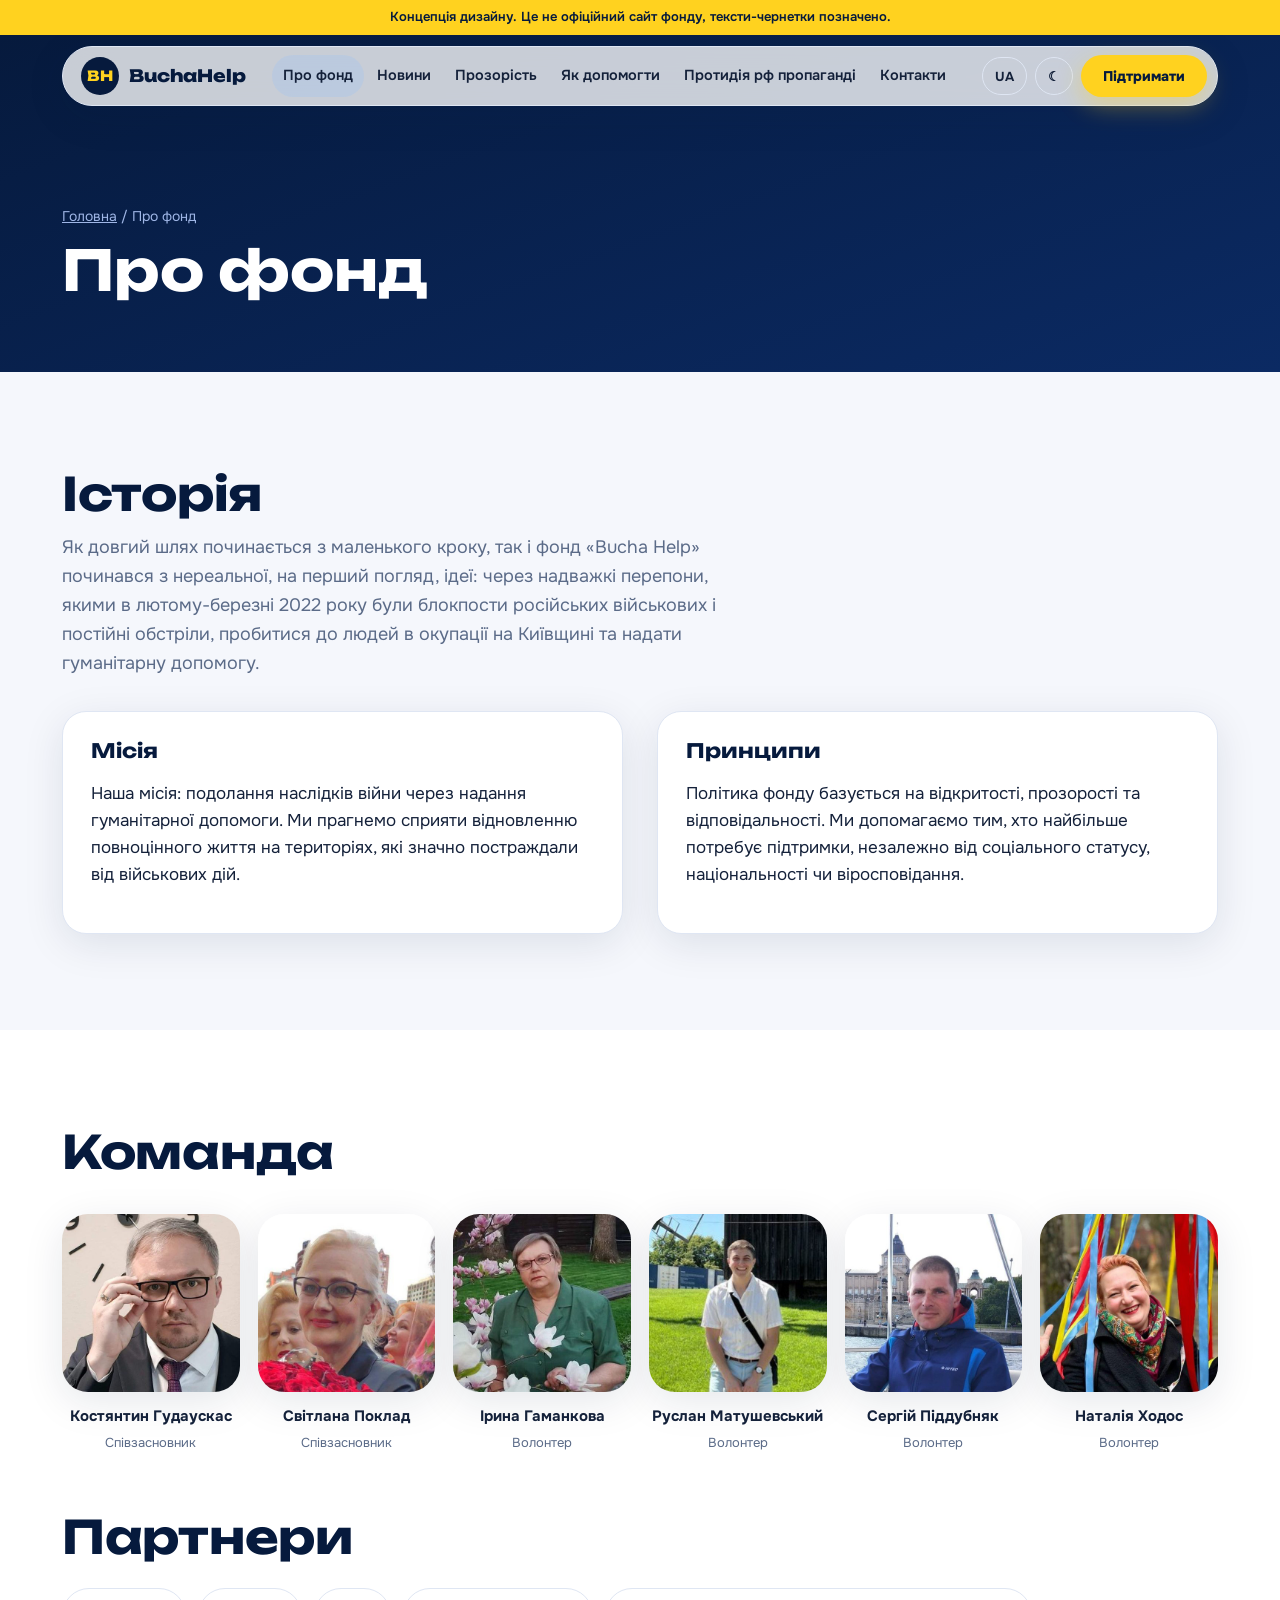
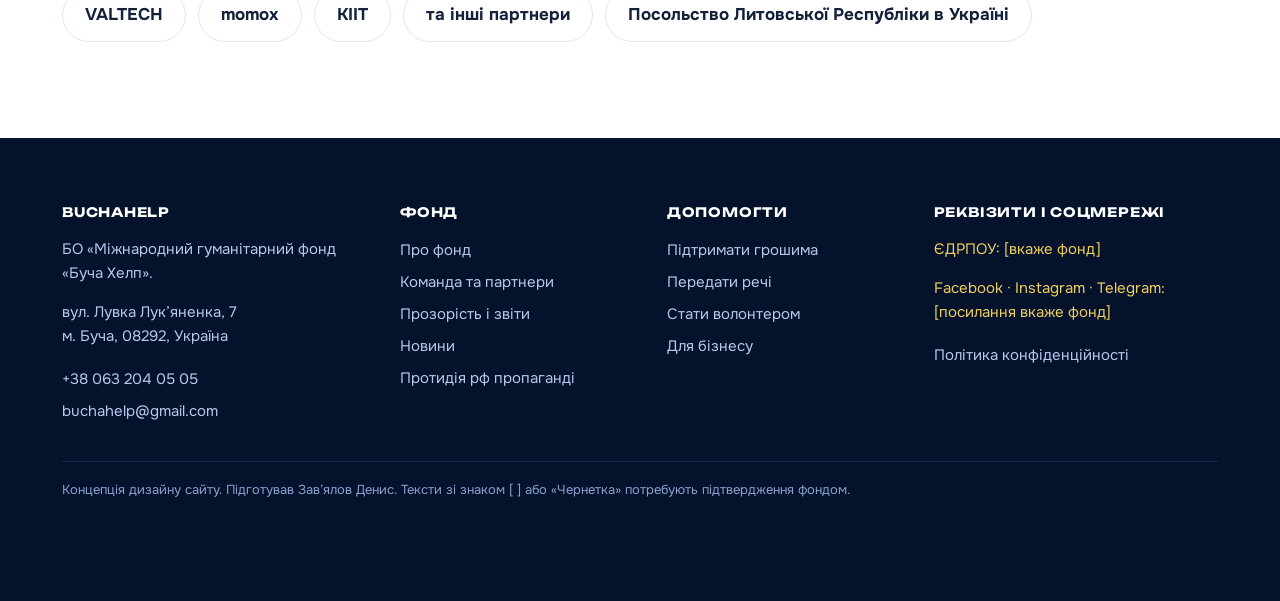
==== commit 60ee25ab: "Add files via upload" ====
--- a/about.html
+++ b/about.html
@@ -10,12 +10,13 @@
 <div class="panel rv d1"><h3>Принципи</h3><p>Політика фонду базується на відкритості, прозорості та відповідальності. Ми допомагаємо тим, хто найбільше потребує підтримки, незалежно від соціального статусу, національності чи віросповідання.</p></div></div></div></section>
 <section class="block alt" id="team"><div class="wrap"><h2 class="rv">Команда</h2>
 <div class="team">
-<div class="person rv"><div class="av">ІГ</div><b>Ірина Гаманкова</b><span>Волонтер</span></div>
-<div class="person rv d1"><div class="av">КГ</div><b>Костянтин Гудаускас</b><span>Співзасновник</span></div>
-<div class="person rv d2"><div class="av">СП</div><b>Світлана Поклад</b><span>Співзасновник</span></div>
-<div class="person rv d3"><div class="av">РМ</div><b>Руслан Матушевський</b><span>[посада]</span></div>
-<div class="person rv"><div class="av">НХ</div><b>Наталя Ходос</b><span>[посада]</span></div>
-<div class="person rv d1"><div class="av">СП</div><b>Сергій Піддубняк</b><span>[посада]</span></div></div>
+    <div class="person rv "><img class="av" src="p-gudauskas.jpg" alt="Костянтин Гудаускас" loading="lazy" width="480" height="480"><b>Костянтин Гудаускас</b><span>Співзасновник</span></div>
+    <div class="person rv d1"><img class="av" src="p-poklad.jpg" alt="Світлана Поклад" loading="lazy" width="480" height="480"><b>Світлана Поклад</b><span>Співзасновник</span></div>
+    <div class="person rv d2"><img class="av" src="p-gamankova.jpg" alt="Ірина Гаманкова" loading="lazy" width="480" height="480"><b>Ірина Гаманкова</b><span>Волонтер</span></div>
+    <div class="person rv d3"><img class="av" src="p-matushevskyi.jpg" alt="Руслан Матушевський" loading="lazy" width="480" height="480"><b>Руслан Матушевський</b><span>Волонтер</span></div>
+    <div class="person rv "><img class="av" src="p-piddubniak.jpg" alt="Сергій Піддубняк" loading="lazy" width="480" height="480"><b>Сергій Піддубняк</b><span>Волонтер</span></div>
+    <div class="person rv d1"><img class="av" src="p-khodos.jpg" alt="Наталія Ходос" loading="lazy" width="480" height="480"><b>Наталія Ходос</b><span>Волонтер</span></div>
+  </div>
 <h2 class="rv" style="margin-top:56px">Партнери</h2>
 <div class="chips2"><span class="pchip">VALTECH</span><span class="pchip">momox</span><span class="pchip">KIIT</span><span class="pchip">та інші партнери</span><span class="pchip">Посольство Литовської Республіки в Україні</span></div></div></section>
 <script src="site.js"></script>
--- a/site.css
+++ b/site.css
@@ -136,8 +136,12 @@
 /* team */
 .team{display:grid;grid-template-columns:repeat(6,1fr);gap:18px;margin-top:36px}
 .person{text-align:center}
-.person .av{width:92px;height:92px;border-radius:50%;background:linear-gradient(135deg,var(--navy),var(--blue));color:var(--yellow);display:grid;place-items:center;font-weight:800;font-size:26px;margin:0 auto 12px;font-family:var(--head);transition:transform .3s}
-.person:hover .av{transform:scale(1.08) rotate(-4deg)}
+.person img.av{display:block;width:100%;height:auto;aspect-ratio:1;border-radius:26px;object-fit:cover;margin:0 0 12px;box-shadow:var(--shadow);transition:transform .3s}
+.person:hover img.av{transform:translateY(-6px)}
+.faces{display:flex;align-items:center;margin-top:28px}
+.faces img{width:48px;height:48px;border-radius:50%;object-fit:cover;border:3px solid #0a2350;margin-left:-12px;background:#fff}
+.faces img:first-child{margin-left:0}
+.faces span{margin-left:14px;color:#c9d8f5;font-size:14px;font-weight:600}
 .person b{display:block;font-size:15px}.person span{font-size:13px;color:var(--muted)}
 .chips2{display:flex;flex-wrap:wrap;gap:12px;margin-top:26px}
 .pchip{border:1px solid var(--line);background:var(--card);border-radius:999px;padding:12px 22px;font-weight:700}
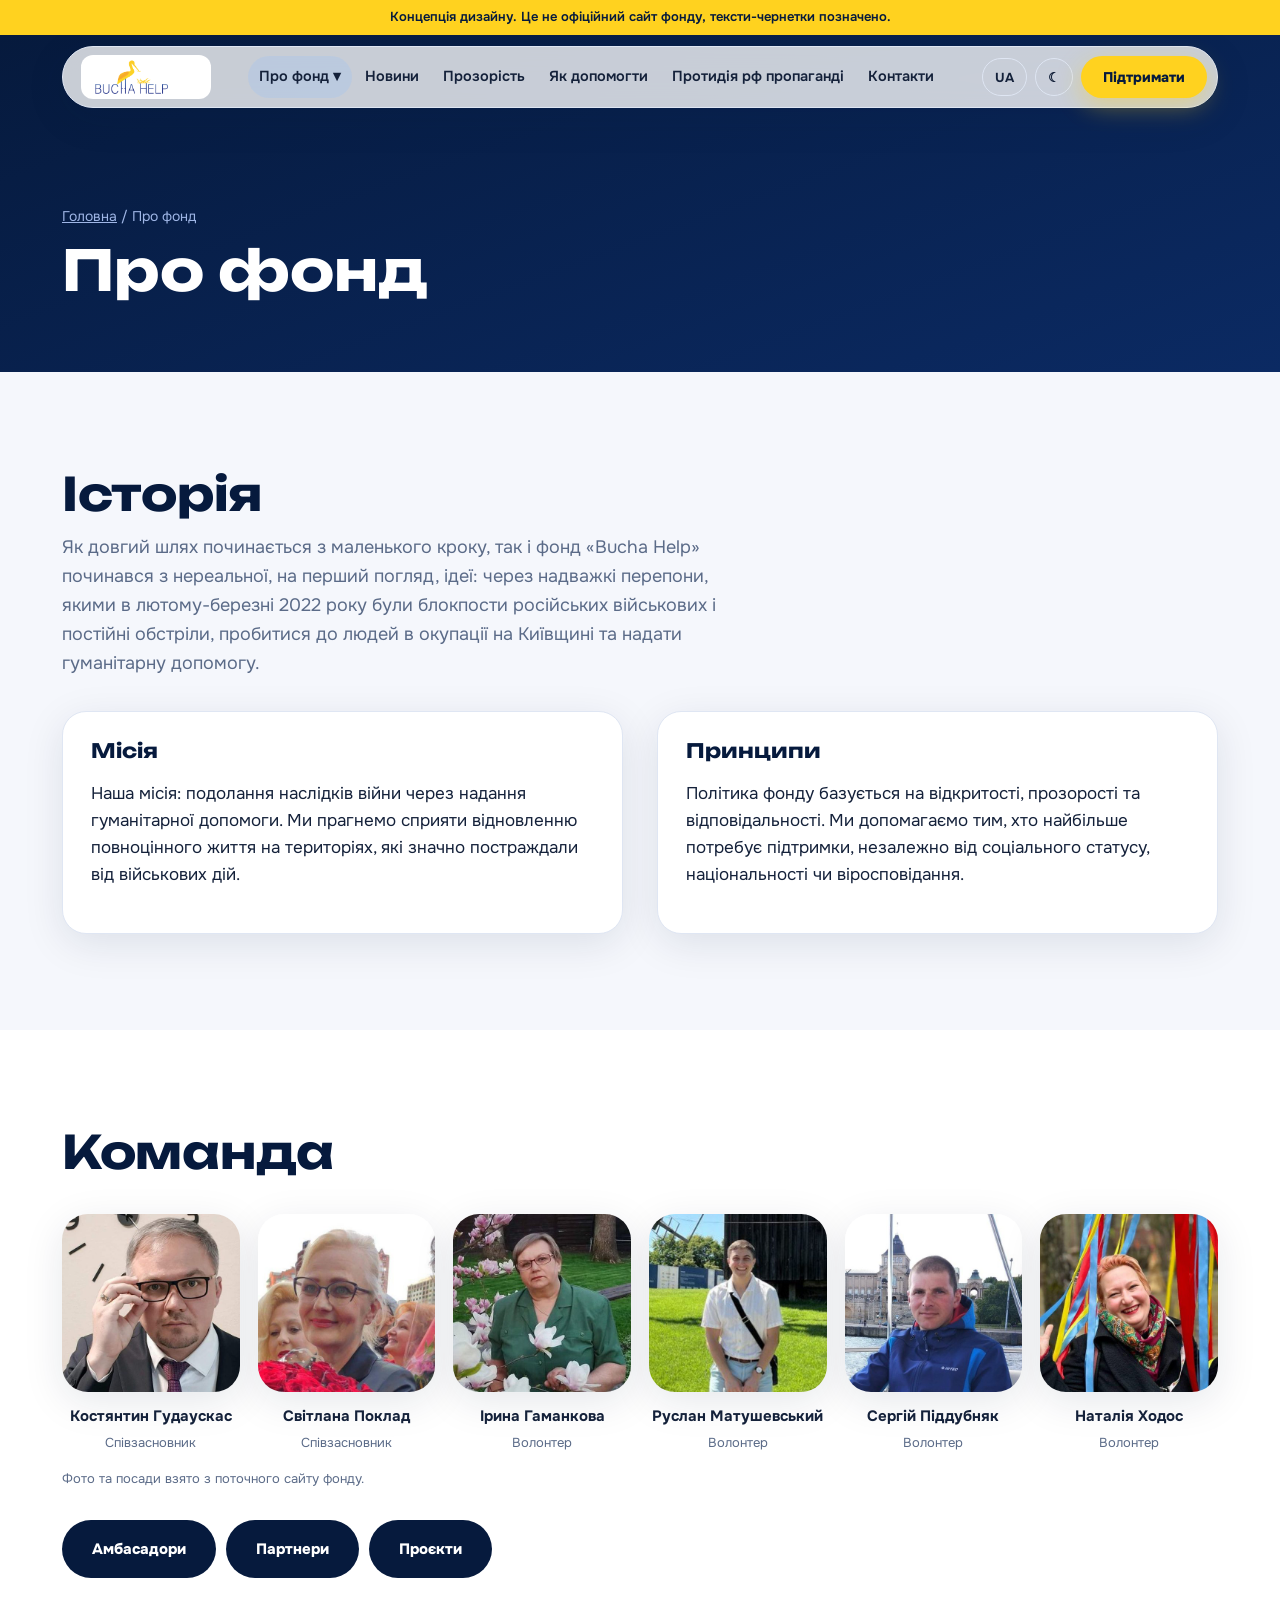
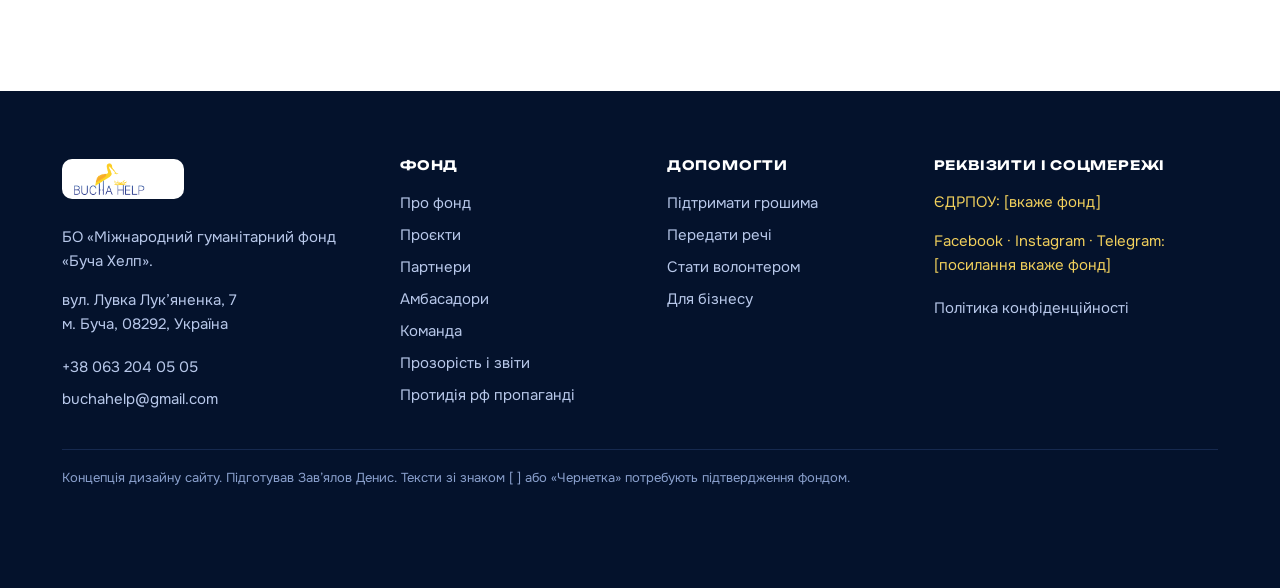
==== commit 82583b3c: "Add files via upload" ====
--- a/about.html
+++ b/about.html
@@ -8,16 +8,8 @@
 <p class="lead2">Як довгий шлях починається з маленького кроку, так і фонд «Bucha Help» починався з нереальної, на перший погляд, ідеї: через надважкі перепони, якими в лютому-березні 2022 року були блокпости російських військових і постійні обстріли, пробитися до людей в окупації на Київщині та надати гуманітарну допомогу.</p>
 <div class="cols2" style="margin-top:34px"><div class="panel rv"><h3>Місія</h3><p>Наша місія: подолання наслідків війни через надання гуманітарної допомоги. Ми прагнемо сприяти відновленню повноцінного життя на територіях, які значно постраждали від військових дій.</p></div>
 <div class="panel rv d1"><h3>Принципи</h3><p>Політика фонду базується на відкритості, прозорості та відповідальності. Ми допомагаємо тим, хто найбільше потребує підтримки, незалежно від соціального статусу, національності чи віросповідання.</p></div></div></div></section>
-<section class="block alt" id="team"><div class="wrap"><h2 class="rv">Команда</h2>
-<div class="team">
-    <div class="person rv "><img class="av" src="p-gudauskas.jpg" alt="Костянтин Гудаускас" loading="lazy" width="480" height="480"><b>Костянтин Гудаускас</b><span>Співзасновник</span></div>
-    <div class="person rv d1"><img class="av" src="p-poklad.jpg" alt="Світлана Поклад" loading="lazy" width="480" height="480"><b>Світлана Поклад</b><span>Співзасновник</span></div>
-    <div class="person rv d2"><img class="av" src="p-gamankova.jpg" alt="Ірина Гаманкова" loading="lazy" width="480" height="480"><b>Ірина Гаманкова</b><span>Волонтер</span></div>
-    <div class="person rv d3"><img class="av" src="p-matushevskyi.jpg" alt="Руслан Матушевський" loading="lazy" width="480" height="480"><b>Руслан Матушевський</b><span>Волонтер</span></div>
-    <div class="person rv "><img class="av" src="p-piddubniak.jpg" alt="Сергій Піддубняк" loading="lazy" width="480" height="480"><b>Сергій Піддубняк</b><span>Волонтер</span></div>
-    <div class="person rv d1"><img class="av" src="p-khodos.jpg" alt="Наталія Ходос" loading="lazy" width="480" height="480"><b>Наталія Ходос</b><span>Волонтер</span></div>
-  </div>
-<h2 class="rv" style="margin-top:56px">Партнери</h2>
-<div class="chips2"><span class="pchip">VALTECH</span><span class="pchip">momox</span><span class="pchip">KIIT</span><span class="pchip">та інші партнери</span><span class="pchip">Посольство Литовської Республіки в Україні</span></div></div></section>
+<section class="block alt" id="team"><div class="wrap"><h2 class="rv">Команда</h2><div class="team"><div class="person rv "><img class="av" src="p-gudauskas.jpg" alt="Костянтин Гудаускас" loading="lazy" width="480" height="480"><b>Костянтин Гудаускас</b><span>Співзасновник</span></div><div class="person rv d1"><img class="av" src="p-poklad.jpg" alt="Світлана Поклад" loading="lazy" width="480" height="480"><b>Світлана Поклад</b><span>Співзасновник</span></div><div class="person rv d2"><img class="av" src="p-gamankova.jpg" alt="Ірина Гаманкова" loading="lazy" width="480" height="480"><b>Ірина Гаманкова</b><span>Волонтер</span></div><div class="person rv d3"><img class="av" src="p-matushevskyi.jpg" alt="Руслан Матушевський" loading="lazy" width="480" height="480"><b>Руслан Матушевський</b><span>Волонтер</span></div><div class="person rv "><img class="av" src="p-piddubniak.jpg" alt="Сергій Піддубняк" loading="lazy" width="480" height="480"><b>Сергій Піддубняк</b><span>Волонтер</span></div><div class="person rv d1"><img class="av" src="p-khodos.jpg" alt="Наталія Ходос" loading="lazy" width="480" height="480"><b>Наталія Ходос</b><span>Волонтер</span></div></div>
+<p class="note">Фото та посади взято з поточного сайту фонду.</p>
+<p style="margin-top:30px;display:flex;gap:10px;flex-wrap:wrap"><a class="btn navy" href="ambassadors.html">Амбасадори</a><a class="btn navy" href="partners.html">Партнери</a><a class="btn navy" href="projects.html">Проєкти</a></p></div></section>
 <script src="site.js"></script>
 </body></html>
--- a/site.css
+++ b/site.css
@@ -230,3 +230,63 @@
   *{animation:none!important;transition:none!important}
   .rv{opacity:1;transform:none}.hero .w{opacity:1;transform:none}
 }
+
+/* logo + dropdown */
+.logo img{display:block;height:40px;width:auto}
+[data-theme=dark] .logo img,.flogo img{background:#fff;border-radius:10px;padding:3px 8px}
+.flogo{display:inline-block;margin-bottom:12px}
+.dd{position:relative}
+.dd:after{content:"";position:absolute;left:0;right:0;top:100%;height:12px}
+.sub{display:none;position:absolute;top:calc(100% + 8px);left:0;min-width:210px;background:var(--card);border:1px solid var(--line);border-radius:18px;padding:8px;box-shadow:var(--shadow);list-style:none;margin:0;z-index:20}
+.dd:hover .sub,.dd:focus-within .sub{display:block}
+.sub a{padding:10px 14px;border-radius:12px;white-space:nowrap}
+/* partners */
+.pwall{display:grid;grid-template-columns:repeat(3,1fr);gap:20px;margin-top:36px}
+.pwall.mini{grid-template-columns:repeat(5,1fr);gap:14px}
+.plogo{display:flex;flex-direction:column;align-items:center;gap:12px;background:var(--card);border:1px solid var(--line);border-radius:22px;padding:22px;text-decoration:none;color:var(--text);box-shadow:var(--shadow);transition:transform .3s,box-shadow .3s}
+.plogo:hover{transform:translateY(-6px)}
+.plogo .pimg{display:grid;place-items:center;height:120px;width:100%;background:#fff;border-radius:14px;padding:12px}
+.plogo img{max-height:100%;max-width:100%;object-fit:contain}
+.plogo .pname{font-weight:700;font-size:14px;text-align:center}
+.pwall.mini .pimg{height:84px}.pwall.mini .pname{font-size:12px}
+/* ambassadors */
+.amb{display:grid;grid-template-columns:repeat(2,1fr);gap:26px;margin-top:36px}
+.ambc{display:grid;grid-template-columns:200px 1fr;gap:22px;align-items:center;background:var(--card);border:1px solid var(--line);border-radius:26px;padding:22px;box-shadow:var(--shadow)}
+.ambc img{width:200px;height:200px;border-radius:22px;object-fit:cover}
+.ambc h3{font-size:22px}.ambc p{color:var(--muted);margin:8px 0 0}
+/* projects + feed */
+.fchips{display:flex;gap:8px;flex-wrap:wrap;margin-top:26px}
+.fchip{border:1.5px solid var(--line);background:var(--card);color:var(--text);border-radius:999px;padding:9px 18px;font-weight:700;cursor:pointer;font-family:inherit;font-size:14px}
+.fchip.on{background:var(--navy);color:#fff;border-color:var(--navy)}
+.pjs{display:grid;grid-template-columns:repeat(3,1fr);gap:18px;margin-top:26px}
+.pj{text-align:left;background:var(--card);border:1px solid var(--line);border-radius:24px;padding:0;overflow:hidden;cursor:pointer;box-shadow:var(--shadow);font-family:inherit;color:inherit;transition:transform .3s}
+.pj:hover{transform:translateY(-6px)}
+.pj .top{height:130px;display:grid;place-items:center;font-size:44px;background:linear-gradient(135deg,#1c4cae,#2a63c8)}
+.pj:nth-child(2n) .top{background:linear-gradient(135deg,#0b2a63,#1f5fd6)}
+.pj:nth-child(3n) .top{background:linear-gradient(135deg,#ffbf00,#ffd21f)}
+.pj .in{padding:18px 20px 22px}
+.pj .tag{display:inline-block;font-size:11px;font-weight:800;letter-spacing:.08em;text-transform:uppercase;color:var(--blue)}
+.pj h3{font-size:19px;margin:8px 0}
+.pj p{margin:0;color:var(--muted);font-size:15px}
+.feed{display:grid;gap:14px;margin-top:26px}
+.fi{display:grid;grid-template-columns:120px 1fr;gap:18px;background:var(--card);border:1px solid var(--line);border-radius:20px;padding:18px 20px;box-shadow:var(--shadow)}
+.fi .d{font-weight:800;color:var(--blue);font-size:14px}
+.fi .tg{display:inline-block;font-size:11px;font-weight:800;letter-spacing:.08em;text-transform:uppercase;background:rgba(143,193,255,.25);border-radius:999px;padding:3px 10px;margin-bottom:6px}
+.fi h3{font-size:18px;margin:4px 0}.fi p{margin:0;color:var(--muted);font-size:15px}
+@media (max-width:1020px){
+  .sub{position:static;display:block;box-shadow:none;border:0;padding:0 0 0 14px;background:transparent}
+  .dd:after{display:none}
+  .pwall,.pjs{grid-template-columns:repeat(2,1fr)}.pwall.mini{grid-template-columns:repeat(3,1fr)}
+  .amb{grid-template-columns:1fr}
+}
+@media (max-width:640px){
+  .pwall,.pjs,.pwall.mini{grid-template-columns:repeat(2,1fr)}
+  .ambc{grid-template-columns:1fr}.ambc img{width:100%;height:auto;aspect-ratio:1}
+  .fi{grid-template-columns:1fr}
+}
+/* fixes v2c */
+.plogo .pimg{display:flex;align-items:center;justify-content:center;height:130px;width:100%;overflow:hidden;background:#fff;border-radius:14px;padding:14px}
+.plogo img{max-width:100%;max-height:100px;width:auto;height:auto;object-fit:contain;display:block}
+.pwall.mini .pimg{height:92px;padding:10px}.pwall.mini .plogo img{max-height:70px}
+.logo img{background:#fff;border-radius:12px;padding:4px 10px;height:44px;box-sizing:border-box;width:auto}
+[data-theme=dark] .logo img{padding:4px 10px}
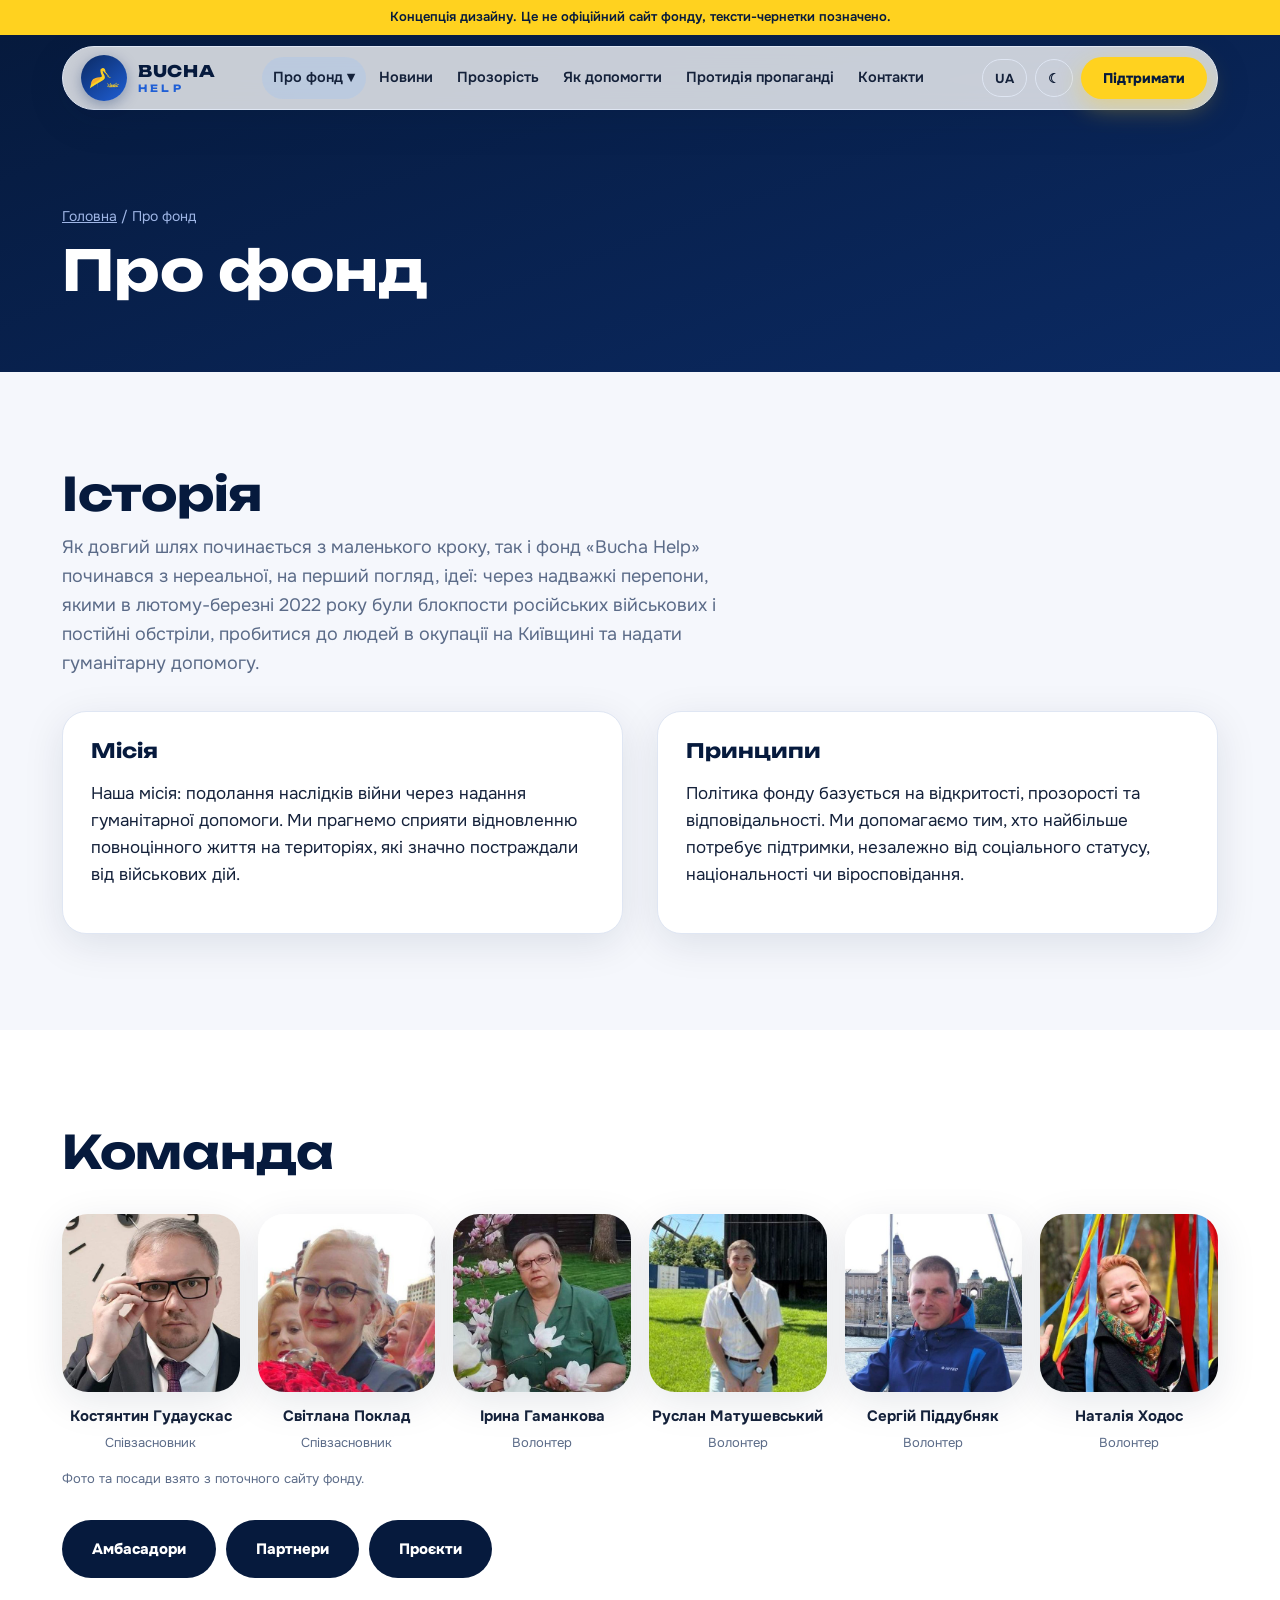
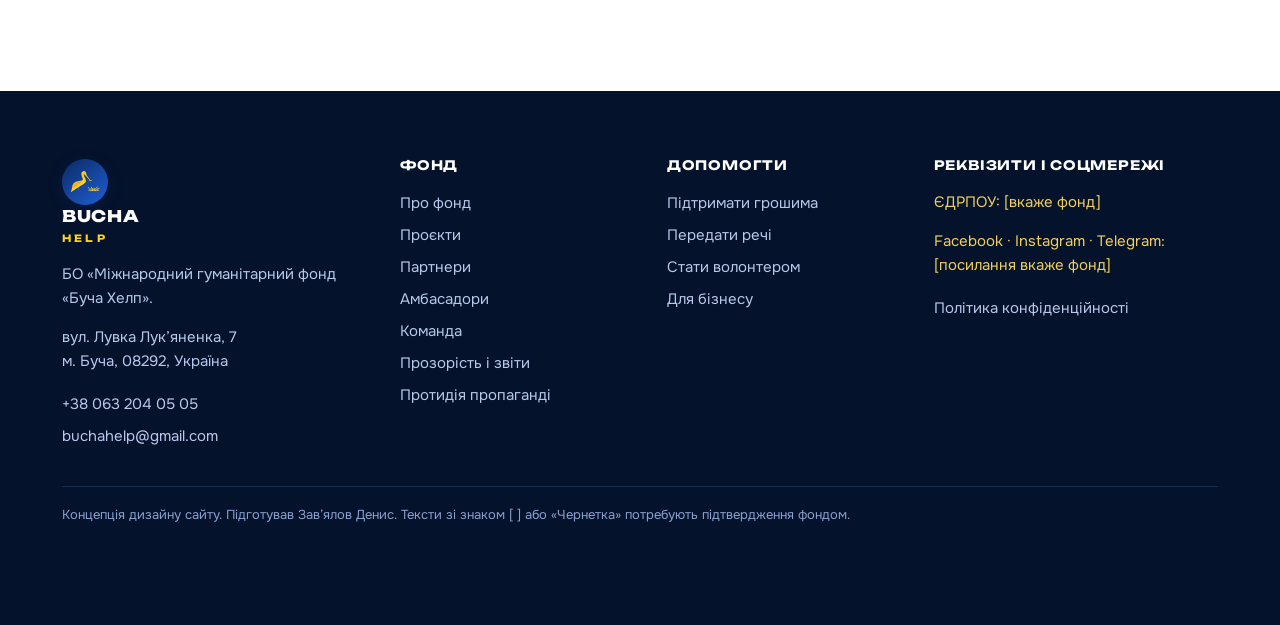
==== commit fe87f233: "Add files via upload" ====
--- a/about.html
+++ b/about.html
@@ -1,7 +1,7 @@
 <!doctype html>
 <html lang="uk"><head><meta charset="utf-8"><meta name="viewport" content="width=device-width,initial-scale=1">
 <meta name="robots" content="noindex,nofollow"><title>Про фонд | BuchaHelp (концепція)</title><meta name="description" content="">
-<link rel="stylesheet" href="site.css"></head>
+<link rel="preconnect" href="https://fonts.googleapis.com"><link rel="preconnect" href="https://fonts.gstatic.com" crossorigin><link rel="stylesheet" href="https://fonts.googleapis.com/css2?family=Onest:wght@400;500;600;700;800&family=Unbounded:wght@500;700;800&display=swap"><link rel="stylesheet" href="site.css"></head>
 <body data-page="about.html">
 <section class="page-hero"><div class="wrap"><div class="crumbs"><a href="index.html">Головна</a> / Про фонд</div><h1>Про фонд</h1></div></section>
 <section class="block"><div class="wrap"><h2 class="rv">Історія</h2>
--- a/site.css
+++ b/site.css
@@ -1,4 +1,3 @@
-@import url('https://fonts.googleapis.com/css2?family=Onest:wght@400;500;600;700;800&family=Unbounded:wght@500;700;800&display=swap');
 :root{
   --navy:#061a3d;--navy2:#0b2a63;--blue:#1f5fd6;--sky:#8fc1ff;--yellow:#ffd21f;--yellow2:#ffbf00;
   --bg:#f5f7fc;--card:#fff;--line:#dfe6f3;--text:#14213a;--muted:#5b6b88;--ink:#061a3d;--glass:rgba(255,255,255,.78);
@@ -284,9 +283,79 @@
   .ambc{grid-template-columns:1fr}.ambc img{width:100%;height:auto;aspect-ratio:1}
   .fi{grid-template-columns:1fr}
 }
-/* fixes v2c */
-.plogo .pimg{display:flex;align-items:center;justify-content:center;height:130px;width:100%;overflow:hidden;background:#fff;border-radius:14px;padding:14px}
-.plogo img{max-width:100%;max-height:100px;width:auto;height:auto;object-fit:contain;display:block}
-.pwall.mini .pimg{height:92px;padding:10px}.pwall.mini .plogo img{max-height:70px}
-.logo img{background:#fff;border-radius:12px;padding:4px 10px;height:44px;box-sizing:border-box;width:auto}
-[data-theme=dark] .logo img{padding:4px 10px}
+/* fixes v2c */
+.plogo .pimg{display:flex;align-items:center;justify-content:center;height:130px;width:100%;overflow:hidden;background:#fff;border-radius:14px;padding:14px}
+.plogo img{max-width:100%;max-height:100px;width:auto;height:auto;object-fit:contain;display:block}
+.pwall.mini .pimg{height:92px;padding:10px}.pwall.mini .plogo img{max-height:70px}
+.logo img{background:#fff;border-radius:12px;padding:4px 10px;height:44px;box-sizing:border-box;width:auto}
+[data-theme=dark] .logo img{padding:4px 10px}
+
+/* v2d: лелека, логотип */
+.stage{display:block;width:100%;height:100%}
+.par{transition:transform .25s ease-out}
+.stars circle{fill:#fff;opacity:.75;animation:tw 3s ease-in-out infinite}
+.stars circle:nth-child(2n){animation-delay:-1s}.stars circle:nth-child(3n){animation-delay:-2s}
+@keyframes tw{50%{opacity:.15}}
+.cl ellipse{fill:#fff;opacity:.88}
+.cl.c1{animation:cl1 46s linear infinite}.cl.c2{animation:cl2 62s linear infinite}
+@keyframes cl1{from{transform:translateX(-160px)}to{transform:translateX(560px)}}
+@keyframes cl2{from{transform:translateX(200px)}to{transform:translateX(-520px)}}
+.float{animation:fl 4.4s ease-in-out infinite}
+@keyframes fl{0%,100%{transform:translateY(0) rotate(0)}50%{transform:translateY(-16px) rotate(-1.6deg)}}
+.wing{transform-origin:0 0;animation:flap 1.15s ease-in-out infinite}
+.wing.far{animation-delay:-.2s}
+@keyframes flap{0%,100%{transform:rotate(-6deg)}50%{transform:rotate(92deg) scaleY(.9)}}
+.parcel{transform-origin:448px 158px;animation:sw 2.3s ease-in-out infinite}
+@keyframes sw{0%,100%{transform:rotate(-5deg)}50%{transform:rotate(7deg)}}
+.sunc{animation:pulse 6s ease-in-out infinite;transform-origin:118px 128px}
+.sea{animation:seam 7s linear infinite}.sea.s2{animation-duration:11s;animation-direction:reverse}
+@keyframes seam{to{transform:translateX(-240px)}}
+.logo{gap:11px}
+.logo img{display:none}
+.emb{display:grid;place-items:center;width:46px;height:46px;border-radius:50%;background:linear-gradient(140deg,#0b2a63,#1f5fd6);box-shadow:0 4px 14px rgba(11,42,99,.35);flex:none;transition:transform .3s}
+.emb img{display:block;width:31px;height:auto}
+.logo:hover .emb{transform:rotate(-6deg) scale(1.06)}
+.wm{font-family:var(--head);font-weight:800;font-size:16px;letter-spacing:.04em;color:var(--ink);line-height:1;text-transform:uppercase}
+.wm b{display:block;font-weight:700;font-size:10px;letter-spacing:.32em;color:var(--blue);margin-top:4px}
+.flogo{display:flex;align-items:center;gap:11px;margin-bottom:14px;text-decoration:none;color:#fff;background:none;padding:0}
+.flogo img{background:none;border-radius:0;padding:0}
+.flogo .wm{color:#fff}.flogo .wm b{color:var(--yellow)}
+.flogo .emb img{width:31px}
+@media (prefers-reduced-motion:reduce){.wing,.float,.parcel,.cl,.sea,.stars circle,.sunc{animation:none!important}}
+
+.emb img{background:none!important;border-radius:0!important;padding:0!important;height:auto!important;width:31px;display:block}
+
+/* v2f: великий інтерактивний логотип */
+.lscene{perspective:1100px;max-width:580px;margin-left:auto;width:100%}
+.logocard{position:relative;border-radius:38px;padding:40px 42px 32px;background:linear-gradient(145deg,#fff 0%,#f1f6ff 60%,#e4edff 100%);box-shadow:0 40px 90px rgba(0,0,0,.45),0 0 0 1px rgba(255,255,255,.65) inset,0 0 90px rgba(143,193,255,.28);transform:rotateX(var(--rx,0deg)) rotateY(var(--ry,0deg));transition:transform .18s ease-out;transform-style:preserve-3d;will-change:transform}
+.glare{position:absolute;inset:0;border-radius:inherit;background:radial-gradient(circle at var(--gx,50%) var(--gy,20%),rgba(255,255,255,.95),rgba(255,255,255,0) 55%);opacity:.5;pointer-events:none}
+.lg{display:block;width:100%;height:auto;overflow:visible;position:relative}
+.lg-bird{cursor:pointer;transform-box:fill-box;transform-origin:50% 100%;animation:breathe 4.2s ease-in-out infinite}
+.lg-bird:hover{filter:drop-shadow(0 8px 14px rgba(245,166,35,.55))}
+.lg-bird.away{visibility:hidden}
+.lg-bird.pop{animation:popin .7s cubic-bezier(.3,1.6,.5,1)}
+@keyframes breathe{0%,100%{transform:rotate(0) translateY(0)}50%{transform:rotate(-1.6deg) translateY(-6px)}}
+@keyframes popin{from{transform:scale(.35) translateY(40%);opacity:0}to{transform:none;opacity:1}}
+.lg-nest{transform-box:fill-box;transform-origin:50% 100%;animation:sway 5s ease-in-out infinite}
+@keyframes sway{50%{transform:rotate(1.4deg) scale(1.012)}}
+.ltr{transform-box:fill-box;transform-origin:50% 100%;transition:transform .4s cubic-bezier(.3,1.7,.5,1);animation:ltrIn .9s cubic-bezier(.2,.9,.3,1.2) backwards;animation-delay:calc(var(--i)*70ms + 250ms)}
+@keyframes ltrIn{from{opacity:0;transform:translateY(28%)}to{opacity:1;transform:none}}
+.ltr path{transition:fill .25s}
+.ltr:hover{transform:translateY(-10%)}
+.ltr:hover path{fill:#f8af2b}
+.lhint{margin:16px 0 0;text-align:center;color:#9fb6e6;font-size:14px;font-weight:600;letter-spacing:.02em;transition:opacity .4s}
+.lhint:before{content:"↑ ";display:inline-block;animation:nudge 1.4s ease-in-out infinite}
+@keyframes nudge{50%{transform:translateY(-4px)}}
+.runner{position:fixed;z-index:350;pointer-events:none;transform-origin:50% 100%;will-change:transform}
+.runner svg{display:block;width:100%;height:100%;overflow:visible}
+.btn.celebrate{animation:cel .9s ease}
+@keyframes cel{0%{transform:scale(1)}30%{transform:scale(1.12);box-shadow:0 0 0 0 rgba(255,210,31,.9)}100%{transform:scale(1);box-shadow:0 0 0 30px rgba(255,210,31,0)}}
+.heart{position:fixed;z-index:400;pointer-events:none;animation:hr 1.5s ease-out forwards}
+@keyframes hr{from{opacity:1;transform:translate(0,0) scale(.6)}to{opacity:0;transform:translate(var(--dx),-130px) rotate(var(--dr)) scale(1.25)}}
+@media (max-width:1020px){.lscene{margin:0 auto;max-width:460px}}
+@media (max-width:640px){.logocard{padding:26px 24px 20px;border-radius:28px}}
+@media (prefers-reduced-motion:reduce){.lg-bird,.lg-nest,.ltr,.lhint:before{animation:none!important}}
+
+.hero h1{font-size:clamp(32px,4.4vw,58px)}
+.hero .grid{padding:128px 0 84px}
+.hero p.lead{margin:18px 0 24px}
